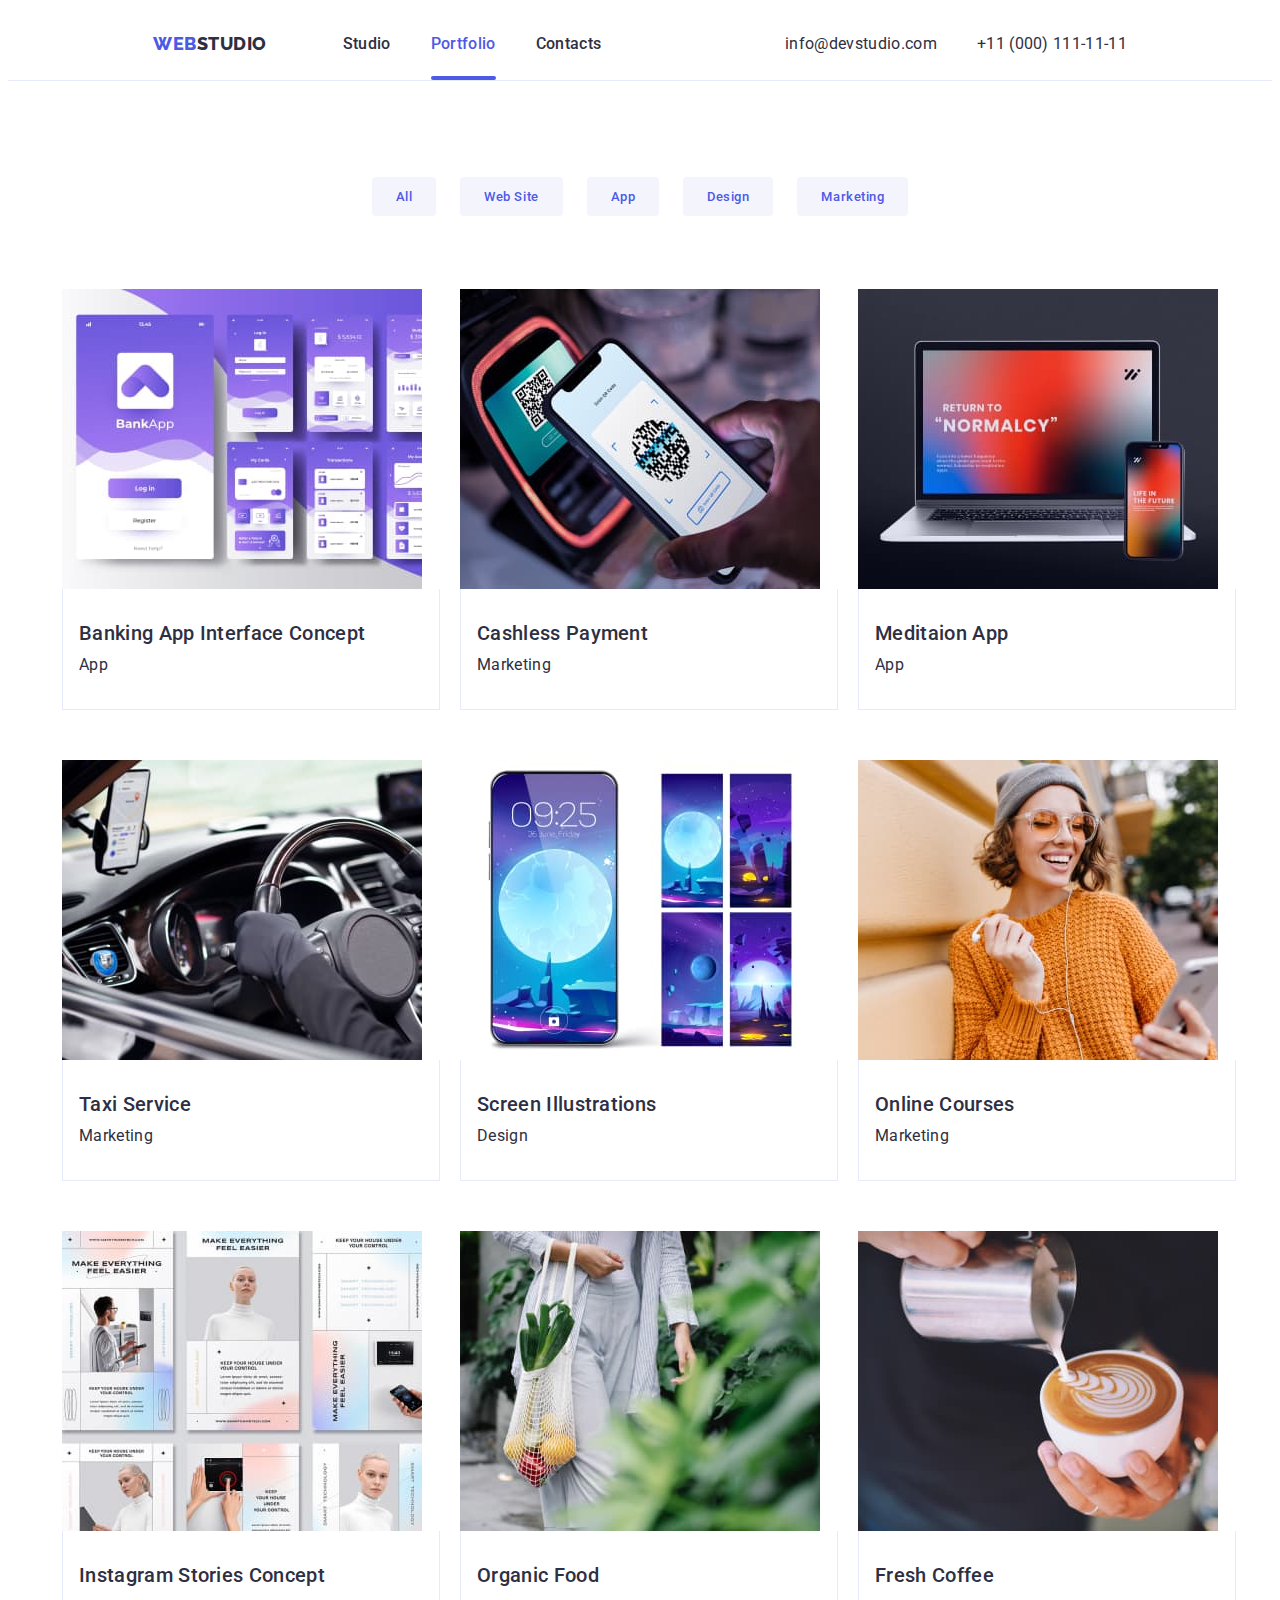
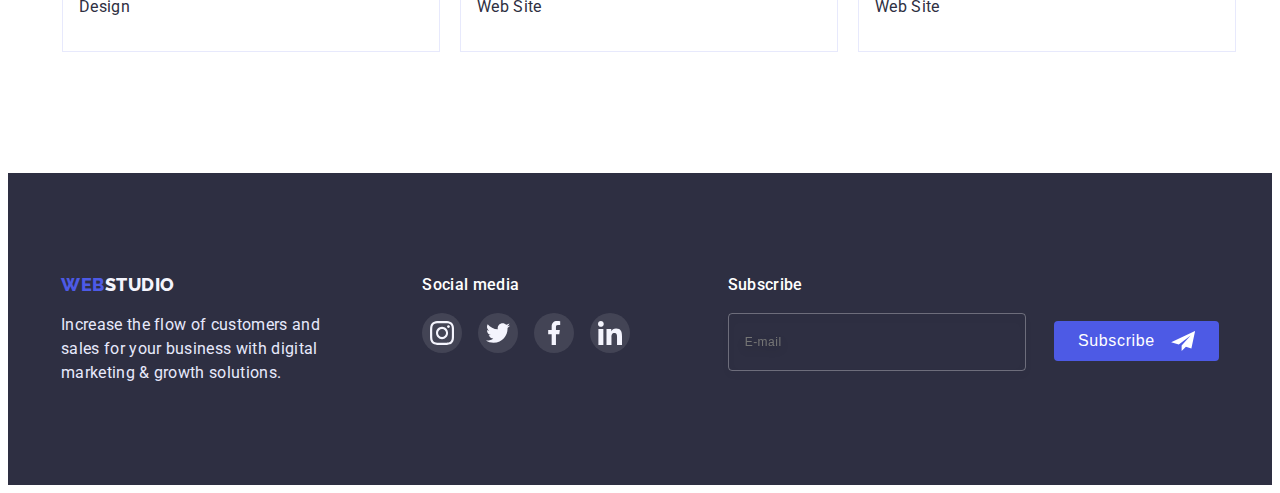
==== portfolio.html @ 756e2e02 "Initial commit" ====
<!DOCTYPE html>
<html lang="en">
  <head>
    <meta charset="UTF-8" />
    <meta http-equiv="X-UA-Compatible" content="IE=edge" />
    <meta name="viewport" content="width=device-width, initial-scale=1.0" />
    <title>Document</title>
    <link rel="preconnect" href="https://fonts.googleapis.com" />
    <link rel="preconnect" href="https://fonts.gstatic.com" crossorigin />
    <link rel="preconnect" href="https://fonts.googleapis.com" />
    <link rel="preconnect" href="https://fonts.gstatic.com" crossorigin />
    <link
      href="https://fonts.googleapis.com/css2?family=Raleway:wght@800&family=Roboto:wght@400;500;700;900&display=swap"
      rel="stylesheet"
    />
    <link
      rel="stylesheet"
      href="https://cdnjs.cloudflare.com/ajax/libs/modern-normalize/1.1.0/modern-normalize.min.css"
      integrity="sha512-wpPYUAdjBVSE4KJnH1VR1HeZfpl1ub8YT/NKx4PuQ5NmX2tKuGu6U/JRp5y+Y8XG2tV+wKQpNHVUX03MfMFn9Q=="
      crossorigin="anonymous"
      referrerpolicy="no-referrer"
    />
    <link
      rel="stylesheet"
      href="https://cdnjs.cloudflare.com/ajax/libs/animate.css/4.1.1/animate.min.css"
    />
    <link rel="stylesheet" href="./css/styles.css" />
  </head>
  <body>
    <header class="header section">
      <div class="container nav-main">
        <!--navigation in header-->
        <nav class="header-navigation nav">
          <a href="./index.html" class="logo"
            ><span class="logo-first-part">Web</span
            ><span class="logo-second-part-header">Studio</span></a
          >
          <ul class="header-site-navigation-list list">
            <li class="header-site-navigation-item">
              <a href="./index.html" class="header-site-navigation-link link"
                >Studio</a
              >
            </li>
            <li class="header-site-navigation-item">
              <a
                href="./portfolio.html"
                class="header-site-navigation-link current link"
                >Portfolio</a
              >
            </li>
            <li class="header-site-navigation-item">
              <a href="" class="header-site-navigation-link link">Contacts</a>
            </li>
          </ul>
        </nav>

        <address>
          <ul class="header-address-navigation-list list">
            <li class="header-address-navigation-item">
              <a
                href="mailto:info@devstudio.com"
                class="header-address-navigation-link link"
                >info@devstudio.com</a
              >
            </li>
            <li class="header-address-navigation-item">
              <a
                href="tel:+110001111111"
                class="header-address-navigation-link link"
                >+11 (000) 111-11-11</a
              >
            </li>
          </ul>
        </address>
      </div>
    </header>

    <!--Main part-->
    <main>
      <section class="portfolio section">
        <div class="container">
          <!--Временный заголовок-->
          <h1 class="hidden">Portfolio navigation</h1>

          <ul class="portfolio-navigation-list list">
            <li class="portfolio-navigation-item">
              <button type="button" class="portfolio-button">All</button>
            </li>
            <li class="portfolio-navigation-item">
              <button type="button" class="portfolio-button">Web Site</button>
            </li>
            <li class="portfolio-navigation-item">
              <button type="button" class="portfolio-button">App</button>
            </li>
            <li class="portfolio-navigation-item">
              <button type="button" class="portfolio-button">Design</button>
            </li>
            <li class="portfolio-navigation-item">
              <button type="button" class="portfolio-button">Marketing</button>
            </li>
          </ul>

          <ul class="portfolio-list list">
            <li class="portfolio-item">
              <a href="" class="portfolio-item-link link">
                <div class="portfolio-item-div">
                  <img
                    src="./images/portfolio/proj1.jpg"
                    alt="Banking App Interface Concept"
                    width="360"
                    height="300"
                    class="portfolio-item-photo"
                  />
                  <div class="portfolio-item-animation">
                    <p class="portfolio-item-animation-text">
                      14 Stylish and User-Friendly App Design Concepts · Task
                      Manager App · Calorie Tracker App · Exotic Fruit Ecommerce
                      App · Cloud Storage App
                    </p>
                  </div>
                </div>
                <div class="portfolio-item-text">
                  <h2 class="portfolio-item-title caption">
                    Banking App Interface Concept
                  </h2>
                  <p class="portfolio-item-area">App</p>
                </div>
              </a>
            </li>
            <li class="portfolio-item">
              <a href="" class="portfolio-item-link link">
                <div class="portfolio-item-div">
                  <img
                    src="./images/portfolio/proj2.jpg"
                    alt="Cashless Payment"
                    width="360"
                    height="300"
                    class="portfolio-item-photo"
                  />
                  <div class="portfolio-item-animation">
                    <p class="portfolio-item-animation-text">
                      14 Stylish and User-Friendly App Design Concepts · Task
                      Manager App · Calorie Tracker App · Exotic Fruit Ecommerce
                      App · Cloud Storage App
                    </p>
                  </div>
                </div>
                <div class="portfolio-item-text">
                  <h2 class="portfolio-item-title caption">Cashless Payment</h2>
                  <p class="portfolio-item-area">Marketing</p>
                </div>
              </a>
            </li>
            <li class="portfolio-item">
              <a href="" class="portfolio-item-link link">
                <div class="portfolio-item-div">
                  <img
                    src="./images/portfolio/proj3.jpg"
                    alt="Meditaion App"
                    width="360"
                    height="300"
                    class="portfolio-item-photo"
                  />
                  <div class="portfolio-item-animation">
                    <p class="portfolio-item-animation-text">
                      14 Stylish and User-Friendly App Design Concepts · Task
                      Manager App · Calorie Tracker App · Exotic Fruit Ecommerce
                      App · Cloud Storage App
                    </p>
                  </div>
                </div>
                <div class="portfolio-item-text">
                  <h2 class="portfolio-item-title caption">Meditaion App</h2>
                  <p class="portfolio-item-area">App</p>
                </div>
              </a>
            </li>
            <li class="portfolio-item">
              <a href="" class="portfolio-item-link link">
                <div class="portfolio-item-div">
                  <img
                    src="./images/portfolio/proj4.jpg"
                    alt="Taxi Service"
                    width="360"
                    height="300"
                    class="portfolio-item-photo"
                  />
                  <div class="portfolio-item-animation">
                    <p class="portfolio-item-animation-text">
                      14 Stylish and User-Friendly App Design Concepts · Task
                      Manager App · Calorie Tracker App · Exotic Fruit Ecommerce
                      App · Cloud Storage App
                    </p>
                  </div>
                </div>
                <div class="portfolio-item-text">
                  <h2 class="portfolio-item-title caption">Taxi Service</h2>
                  <p class="portfolio-item-area">Marketing</p>
                </div>
              </a>
            </li>
            <li class="portfolio-item">
              <a href="" class="portfolio-item-link link">
                <div class="portfolio-item-div">
                  <img
                    src="./images/portfolio/proj5.jpg"
                    alt="Screen Illustrations"
                    width="360"
                    height="300"
                    class="portfolio-item-photo"
                  />
                  <div class="portfolio-item-animation">
                    <p class="portfolio-item-animation-text">
                      14 Stylish and User-Friendly App Design Concepts · Task
                      Manager App · Calorie Tracker App · Exotic Fruit Ecommerce
                      App · Cloud Storage App
                    </p>
                  </div>
                </div>
                <div class="portfolio-item-text">
                  <h2 class="portfolio-item-title caption">
                    Screen Illustrations
                  </h2>
                  <p class="portfolio-item-area">Design</p>
                </div>
              </a>
            </li>
            <li class="portfolio-item">
              <a href="" class="portfolio-item-link link">
                <div class="portfolio-item-div">
                  <img
                    src="./images/portfolio/proj6.jpg"
                    alt="Online Courses"
                    width="360"
                    height="300"
                    class="portfolio-item-photo"
                  />
                  <div class="portfolio-item-animation">
                    <p class="portfolio-item-animation-text">
                      14 Stylish and User-Friendly App Design Concepts · Task
                      Manager App · Calorie Tracker App · Exotic Fruit Ecommerce
                      App · Cloud Storage App
                    </p>
                  </div>
                </div>
                <div class="portfolio-item-text">
                  <h2 class="portfolio-item-title caption">Online Courses</h2>
                  <p class="portfolio-item-area">Marketing</p>
                </div>
              </a>
            </li>
            <li class="portfolio-item">
              <a href="" class="portfolio-item-link link">
                <div class="portfolio-item-div">
                  <img
                    src="./images/portfolio/proj7.jpg"
                    alt="Instagram Stories Concept"
                    width="360"
                    height="300"
                    class="portfolio-item-photo"
                  />
                  <div class="portfolio-item-animation">
                    <p class="portfolio-item-animation-text">
                      14 Stylish and User-Friendly App Design Concepts · Task
                      Manager App · Calorie Tracker App · Exotic Fruit Ecommerce
                      App · Cloud Storage App
                    </p>
                  </div>
                </div>
                <div class="portfolio-item-text">
                  <h2 class="portfolio-item-title caption">
                    Instagram Stories Concept
                  </h2>
                  <p class="portfolio-item-area">Design</p>
                </div>
              </a>
            </li>
            <li class="portfolio-item">
              <a href="" class="portfolio-item-link link">
                <div class="portfolio-item-div">
                  <img
                    src="./images/portfolio/proj8.jpg"
                    alt="Organic Food"
                    width="360"
                    height="300"
                    class="portfolio-item-photo"
                  />
                  <div class="portfolio-item-animation">
                    <p class="portfolio-item-animation-text">
                      14 Stylish and User-Friendly App Design Concepts · Task
                      Manager App · Calorie Tracker App · Exotic Fruit Ecommerce
                      App · Cloud Storage App
                    </p>
                  </div>
                </div>
                <div class="portfolio-item-text">
                  <h2 class="portfolio-item-title caption">Organic Food</h2>
                  <p class="portfolio-item-area">Web Site</p>
                </div>
              </a>
            </li>
            <li class="portfolio-item">
              <a href="" class="portfolio-item-link link">
                <div class="portfolio-item-div">
                  <img
                    src="./images/portfolio/proj9.jpg"
                    alt="Fresh Coffee"
                    width="360"
                    height="300"
                    class="portfolio-item-photo"
                  />
                  <div class="portfolio-item-animation">
                    <p class="portfolio-item-animation-text">
                      14 Stylish and User-Friendly App Design Concepts · Task
                      Manager App · Calorie Tracker App · Exotic Fruit Ecommerce
                      App · Cloud Storage App
                    </p>
                  </div>
                </div>
                <div class="portfolio-item-text">
                  <h2 class="portfolio-item-title caption">Fresh Coffee</h2>
                  <p class="portfolio-item-area">Web Site</p>
                </div>
              </a>
            </li>
          </ul>
        </div>
      </section>
    </main>

    <footer class="footer section">
      <div class="container footer-cont">
        <div class="footer-container">
          <a href="./index.html" class="logo logo-footer"
            ><span class="logo-first-part">Web</span
            ><span class="logo-second-part-footer">Studio</span></a
          >
          <p class="footer-text">
            Increase the flow of customers and sales for your business with
            digital marketing & growth solutions.
          </p>
        </div>
        <div class="footer-media">
          <h3 class="footer-media-title">Social media</h3>
          <ul class="footer-list list">
            <li class="footer-item instagram">
              <a
                href=""
                class="footer-link link"
                target="_blank"
                rel="noopener noreferrer"
              >
                <svg class="footer-icon" width="24" height="24">
                  <use href="./images/icons.svg#icon-instagram"></use>
                </svg>
              </a>
            </li>
            <li class="footer-item twitter">
              <a
                href=""
                class="footer-link link"
                target="_blank"
                rel="noopener noreferrer"
                ><svg class="footer-icon" width="24" height="24">
                  <use href="./images/icons.svg#icon-twitter"></use></svg
              ></a>
            </li>
            <li class="footer-item facebook">
              <a
                href=""
                class="footer-link link"
                target="_blank"
                rel="noopener noreferrer"
                ><svg class="footer-icon" width="24" height="24">
                  <use href="./images/icons.svg#icon-facebook"></use></svg
              ></a>
            </li>
            <li class="footer-item linkedin">
              <a
                href=""
                class="footer-link link"
                target="_blank"
                rel="noopener noreferrer"
                ><svg class="footer-icon" width="24" height="24">
                  <use href="./images/icons.svg#icon-linkedin"></use></svg
              ></a>
            </li>
          </ul>
        </div>
        <div class="footer-form">
          <h3 class="footer-media-title">Subscribe</h3>
          <form class="" action="">
            <input
              type="email"
              name="footer-email"
              id="footer-email"
              class="footer-input"
              placeholder="E-mail"
            />
            <button type="button" class="form-button">
              <span class="form-button-area">
                <span class="button-area-text">Subscribe</span>
                <svg class="icon-send" width="24" height="20">
                  <use href="./images/icons.svg#icon-send"></use>
                </svg>
              </span>
            </button>
          </form>
        </div>
      </div>
    </footer>
  </body>
</html>
---- css/styles.css ----
/*html{
    box-sizing: border-box;
}

*,
*::before,
*::after{
    box-sizing:inherit;
}*/


:root{
    --primary-text-color:#434455;
    --title-text-color: #2E2F42;
    --accent-color: #4D5AE5;
    --portfolio-button-bg-color:#F4F4FD;
    --portfolio-button-bg-accent-color:#404BBF;
    --main-bg-color:#ffffff;
    --footer-text-portfolio-button-border: #E7E9FC;
    --footer-green:#31D0AA;
    --main-icon-color: #8E8F99;
    --function-for-hover: cubic-bezier(0.4, 0, 0.2, 1);

}

body{
    background-color:var(--main-bg-color);
    color: var(--primary-text-color);
    font-family: 'Roboto', sans-serif;
    font-weight: 400;
    font-size: 16px;
    line-height: 1.5;
    letter-spacing: 0.02em;
   /*padding-top:72px*/
}
 
p,
h1,
h2,
h3,
h4,
h5,
h6 {
    margin: 0;
}

ul{
    margin: 0;
    padding: 0;
}
img{
    display: block;
    margin: 0;
    padding: 0;
    max-width: 100%;
    height: auto;
}

.container{
    width: 1158px;
    /*1128+15*2*/
    padding-left: 15px;
    padding-right: 15px;
    margin: 0 auto;

   /* outline: 1px solid tomato;*/
}
.section{
    padding-top: 120px;
    padding-bottom: 120px;
}
.list{
    list-style: none;
    padding: 0;
}

.logo {
    display: block;
    padding: 24px 0;
    margin-right: 76px;
    font-family: 'Raleway', sans-serif;
    font-weight: 800;
    font-size: 18px;
    line-height: 1.33;
    text-transform: uppercase;
    letter-spacing: 0.03em;

    transition: color 250ms var(--function-for-hover);
}
.logo-first-part{
    color: var(--accent-color);  
}
.logo-second-part-header{
    color: var(--title-text-color);
}
.logo-second-part-footer{
    color: var(--portfolio-button-bg-color);
}

.caption,
.link{
    color:var(--title-text-color)

}

.header-site-navigation-link:hover,
.header-address-navigation-link:hover,
.logo:hover,
.header-site-navigation-link:focus,
.header-address-navigation-link:focus,
.logo:focus
{
    color: var(--accent-color);
}


        /*настройки кнопок*/
.button{
    min-width: 169px;
    height: 56px;
    display: inline-block;
    border-radius: 4px;
    border: 1px solid var(--accent-color);
    box-shadow: 0px 4px 4px rgba(0, 0, 0, 0.15);
    /*padding: 16px 32px;*/

    background-color: var(--accent-color);
    color: var(--main-bg-color);
    font-family: inherit;
    font-weight: 500;
    align-items: center;
    letter-spacing: 0.04em;
    cursor: pointer;

    transition-property: background-color;
    transition-duration: 250ms;
    transition-timing-function: var(--function-for-hover);
}

.button:hover,
.button:focus {
    background-color: var(--portfolio-button-bg-accent-color);
}

.current {
    color: var(--accent-color);
    position: relative;
}
.current::after{
    content: "";
    display:inline-block;
    position: absolute;
    bottom: 0;
    left: 0;
    width: 100%;
    height: 4px;
    background-color: var(--accent-color);
    border-radius: 2px;
}

.link,
.button,
.logo,
.portfolio-button {
    text-decoration: none;
}


        /*header*/
.header{
    /*position: fixed;
    top: 0;
    left: 0;*/
    width: 100%;
    min-height: 72px;
    padding-top: 0;
    padding-bottom: 0;
    border-bottom: 1px solid var(--footer-text-portfolio-button-border);
}               
.nav-main{
    display: flex;
    justify-content: space-around;
}
.nav{
    display: flex;
}
.header-site-navigation-list{
    display: flex;
}
.header-site-navigation-item {
    font-weight: 500;
}
.header-site-navigation-item:not(:last-child){
    margin-right: 40px;
}
.header-site-navigation-link{
    display: block;
    padding: 24px 0;

    transition: color 250ms var(--function-for-hover);
}

.header-address-navigation-list{
    display: flex;
}
.header-address-navigation-item:not(:last-child) {
    margin-right: 40px;
}
.header-address-navigation-item {
    font-style: normal;
}
.header-address-navigation-link{
    display: block;
    padding: 24px 0;
    
    transition: color 250ms var(--function-for-hover);
}

        /*hero*/
.hero{
    max-width: 1440px;
    height: 600px;
    margin: 0 auto;
    background-image: linear-gradient(rgba(46, 47, 66, 0.7), rgba(46, 47, 66, 0.7)),
        url(../images/hero-img.jpg);
    background-repeat: no-repeat;
    background-position: center;
    background-size: cover;
    padding-top: 188px;
    padding-bottom: 188px;
    background-color: var(--title-text-color);
    text-align: center;    
}

.hero-title{
    max-width: 494px;
    width: 100%;
    height: auto;
    margin-left: auto;
    margin-right: auto;
    margin-bottom: 48px;
    color: var(--main-bg-color);
    font-size: 56px;
    line-height: 1.07;
}


        /*skills*/
.skills-list{
    display: flex;
}
.skills-item:not(:last-child){
    margin-right: 24px;
}
.skills-item-title{
    margin-bottom: 8px;
    font-weight: 500;
    font-size: 20px;
    line-height: 1.2;
}
.skills-item{
    display: block;
}
.skills-icon{
    display: flex;
    height: 112px;
    background-color: var(--portfolio-button-bg-color);
    border-radius: 4px;
    justify-content: center;
    align-items: center;
    margin-bottom: 8px;
}
.skills-icon-symbol{
    width: 64px;
    height: 64px;
}



        /*examples*/
.examples{
    padding-top: 0;
}
.examples-list{
    display: flex;
}
.examples-item:not(:last-child) {
    margin-right: 24px;
}
.examples-title{
    margin-bottom: 72px;
    font-size: 36px;
    line-height: 1.11;
    text-align: center;
    text-transform: capitalize;
}


        /*team*/
.team {
    background-color: var(--portfolio-button-bg-color);
}
.team-title{
    margin-bottom: 72px;
    font-size: 36px;
    line-height: 1.11;
    text-align: center;
    text-transform: capitalize;
}
.team-list{
    display: flex;
    
}
.team-item{
    width: calc((100%-72px)/4);
    margin-right: 24px;
    display: flex;
    flex-direction: column;
    justify-content: center;
    align-items: center;    
    background-color: var(--main-bg-color);
    box-shadow: 0px 1px 6px rgba(46, 47, 66, 0.08), 0px 1px 1px rgba(46, 47, 66, 0.16), 0px 2px 1px rgba(46, 47, 66, 0.08);
    border-radius: 0px 0px 4px 4px;
}
.team-item:nth-last-child(1) {
    margin-right: 0;
}

.team-name{
    display: flex;
    flex-direction: column;
    justify-content: center;
    align-items: center;
    width: 100%;
    padding: 32px 16px;
}

.team-item-name,
.team-item-speciality{
    margin-bottom: 8px;
}

.team-icon-list{
    display: flex;
    gap: 24px;
}
.team-icon{
    width: 40px;
    height: 40px;
    background-color: var(--accent-color);
    border-radius: 50%;

    transition: background-color 250ms var(--function-for-hover);
}
.team-icon-link{
    display: flex;
    width: 100%;
    height: 100%;
    padding: 0;
    border: none;
    justify-content: center;
    align-items: center;
}

.team-icon:hover,
.team-icon:focus{
    background-color: var(--portfolio-button-bg-accent-color);
    cursor: pointer;
}



        /*customers*/
.customers{
    padding-top: 130px;
}
.customers-title{
    margin-bottom: 72px;
    font-weight: 700;
    font-size: 36px;
    line-height: 1.11;
    text-align: center;
    text-transform: capitalize;    
    color: var(--title-text-color);
}
.customers-list {
    display: flex;
    gap: 24px;
}
.customers-item {
    width: calc((100%-120px)/6);
    height: 88px;
}
.customers-link{
    display:flex;
    width: 100%;
    height: 100%;
    padding: 0;
    justify-content: center;
    align-items: center;
    border: 1px solid var(--main-icon-color);
    border-radius: 5%;
    color: var(--main-icon-color);

    transition: background-color 250ms var(--function-for-hover),
            color 250ms var(--function-for-hover);
}
.customers-link:hover,
.customers-link:focus{
    border-color: var(--portfolio-button-bg-accent-color);
    color: var(--portfolio-button-bg-accent-color);
}
.customers-icon {
    fill: currentColor;
}


        /*footer*/
.footer {
    padding-top: 100px;
    padding-bottom: 100px;
    background-color: var(--title-text-color);
}
.logo-footer{
    padding-top: 0;
    padding-bottom: 0;
}
.footer-text{
    margin-top: 16px;
    color: var(--footer-text-portfolio-button-border);
}
.footer-cont{
    display: flex;
    justify-content: space-between;
}
.footer-container{
    padding: 0;
    margin: 0;
    width: 264px;
}
.footer-media-title{
    font-weight: 500;
    font-size: 16px;
    line-height: 1.5;
    letter-spacing: 0.02em;
    color: var(--main-bg-color);
    margin-bottom: 16px;
}
.footer-list{
    display: flex;
    gap: 16px;
}
.footer-item{
    display: inline-block;
    width: 40px;
    height: 40px;
    background-color: rgba(255, 255, 255, 0.1);;
    border-radius: 50%;
    background-repeat: no-repeat;
    background-size:24px;
    background-position: center;

    transition-property: background-color;
    transition-duration: 250ms;
    transition-timing-function: var(--function-for-hover);
}
.footer-link {
    display: flex;
    width: 100%;
    height: 100%;
    padding: 0;
    border: none;
    justify-content: center;
    align-items: center;
}

.footer-item:hover,
.footer-item:focus {
    background-color:var(--footer-green);
    cursor: pointer;
}
.footer-input {
    display: inline-block;
    width: 264px;
    height: 40px;
    padding: 8px 16px;
    font-size: 12px;
    line-height: 2;
    letter-spacing: 0.04em;
    color: rgba(255, 255, 255, 0.6);
    border: 1px solid rgba(255, 255, 255, 0.3);
    filter:drop-shadow(0px 4px 4px rgba(0, 0, 0, 0.15));
    border-radius: 4px;
    background-color: transparent;
    margin-right: 24px;
    outline: transparent;
    transition: border-color 250ms var(--function-for-hover);
}
.footer-input:focus {
     border-color: var(--accent-color);
 }

.form-button {
    display: inline-block;
    width: 165px;
    height: 40px;
    padding: 8px 24px;
    background:var(--accent-color);
    border-radius: 4px;
    border: none;
    cursor: pointer;
    transition: background-color 250ms var(--function-for-hover);
}
.form-button:hover,
.form-button:focus{
    background-color: var(--portfolio-button-bg-accent-color);
}
.form-button-area {
    display: flex;
    justify-content: space-between;
    align-items: center;
}
.button-area-text {
    color: var(--main-bg-color);
    font-weight: 500;
    font-size: 16px;
    line-height: 1.5;
    letter-spacing: 0.04em;
}


        /*portfolio*/
.portfolio {
    padding-top: 96px;
}
.portfolio-navigation-list {
    display: flex;
    justify-content: center;
    margin-bottom: 72px;
}
.portfolio-navigation-item:not(:last-child) {
    margin-right: 24px;
}
.portfolio-button {
    display: inline-block;
    border-radius: 4px;
    padding: 12px 24px;
    border: 1px solid var(--footer-text);
    background-color: var(--portfolio-button-bg-color);
    color: var(--accent-color);
    font-family: inherit;
    font-weight: 500;
    display: flex;
    align-items: center;
    text-align: center;
    letter-spacing: 0.04em;
    cursor: pointer;

    transition: background-color 250ms var(--function-for-hover), 
        color 250ms var(--function-for-hover),
        box-shadow 250ms var(--function-for-hover);
}
.portfolio-button:hover,
.portfolio-button:focus {
    background-color: var(--portfolio-button-bg-accent-color);
    color: var(--main-bg-color);
    box-shadow: 0px 4px 4px rgba(0, 0, 0, 0.15);
}

.portfolio-list{
    display: flex;
    flex-wrap: wrap;
    row-gap: 48px;
    /*column-gap: 21px;*/
}
.portfolio-item{
    flex-basis: calc((100%-(2*24px))/3);
    /*width: 360px;*/
    margin-right: auto;
    display: flex;
    flex-direction: column;
    background: var(--main-bg-color);
}

.portfolio-item:nth-child(3n){
    margin-right: 0;
}
.portfolio-item-link {
    display: block;
    border: 0.5px solid transparent;
    box-shadow: 0px 1px 6px transparent,
            0px 1px 1px transparent,
            0px 2px 1px transparent;
    transition: border 250ms var(--function-for-hover),
            box-shadow 250ms var(--function-for-hover);
}
.portfolio-item-link:hover {
    border: 0.5px solid var(--portfolio-button-bg-color);
    box-shadow: 0px 1px 6px rgba(46, 47, 66, 0.08),
        0px 1px 1px rgba(46, 47, 66, 0.16),
        0px 2px 1px rgba(46, 47, 66, 0.08);
}
.portfolio-item-div{
    position: relative;
    overflow: hidden; /*все, что не входит в зону блока скрывается визуально*/
}
.portfolio-item-animation{
    position: absolute;
    left: 0;
    top: 100%;
    width: 100%;
    height: 100%;
    padding: 40px 32px;

    transition: background-color 250ms var(--function-for-hover),
            color 250ms var(--function-for-hover),
            transform 250ms var(--function-for-hover);
}

.portfolio-item-animation-text{
    color: var(--portfolio-button-bg-color);
}
.portfolio-item-link:hover .portfolio-item-animation{
    background-color: var(--accent-color);
    color: var(--portfolio-button-bg-color);
    transform: translateY(-100%); /*двигаемся по оси у вверх*/
}
.portfolio-item-text{ 
    display: flex;  
    flex-direction: column;
    width: 100%;
    padding: 32px 0 32px 16px;
    background-color: var(--main-bg-color);
    border-right: 1px solid var(--footer-text-portfolio-button-border);
    border-left: 1px solid var(--footer-text-portfolio-button-border);
    border-bottom: 1px solid var(--footer-text-portfolio-button-border);
    z-index: 2;
}
.portfolio-item-title {
    margin-bottom: 8px;
    font-weight: 500;
    font-size: 20px;
    line-height: 1.2;
}

.hidden {
    position: absolute;
    width: 1px;
    height: 1px;
    margin: -1px;
    border: 0;
    padding: 0;
    white-space: nowrap;
    clip-path: inset(100%);
    clip: rect(0 0 0 0);
    overflow: hidden;
}

.backdrop{
    position: fixed;
    top: 0;
    left: 0;
    width: 100%;
    height: 100%;
    background-color: rgba(46, 47, 66, 0.4);
    opacity: 1;
    transition: opacity 250ms var(--function-for-hover),
    visibility 250ms var(--function-for-hover);
}
.backdrop.is-hidden{
    visibility:hidden;
    opacity: 0;
    pointer-events: none;
}
.backdrop.is-hidden .modal{
    transform: translate(-50%, -50%) scale(0.1);
}
.modal{
    position: absolute;
    top: 50%;
    left: 50%;
    width: 408px;
    background:#FCFCFC;
    box-shadow: 0px 1px 1px rgba(0, 0, 0, 0.14), 0px 1px 3px rgba(0, 0, 0, 0.12), 0px 2px 1px rgba(0, 0, 0, 0.2);
    border-radius: 4px;
    padding: 0 24px;
    transform: translate(-50%, -50%) scale(1);
    transition: transform 250ms var(--function-for-hover);
}
.modal-close{
    position: absolute;
    top:24px;
    right: 24px;
    display: flex;
    width: 24px;
    height: 24px;
    background-color: var(--footer-text-portfolio-button-border);
    border: 1px solid rgba(0, 0, 0, 0.1);
    border-radius: 50%;
    justify-content: center;
    align-items: center;
    transition: fill 250ms var(--function-for-hover), 
    background-color 250ms var(--function-for-hover),
    border 250ms var(--function-for-hover);
}
.modal-close:hover,
.modal-close:focus {
    border: none;
    fill: var(--main-bg-color);
    background-color:var(--portfolio-button-bg-accent-color);
}
.modal-title {
    color: var(--title-text-color);
    font-weight: 500;
    font-size: 16px;
    line-height: 1.5;
    text-align: center;
    letter-spacing: 0.02em;
    margin-top: 72px;
    margin-bottom: 12px;
}
.modal-label {
    display:inline-block;
    margin-bottom:0;
    padding: 0;    
    font-size: 12px;
    line-height: 1.16;
        letter-spacing: 0.04em;
        color: #8E8F99;
}
.label-text {
    font-size: 12px;
    line-height: 1.16;
    letter-spacing: 0.04em;
    color: #8E8F99;
}
.form-div{
    margin-bottom: 0;
}
.form-div-feedback {
    margin-bottom: 12px;;
}
.modal-input {
    width: 100%;
    height: 40px;
    border: 1px solid rgba(33, 33, 33, 0.2);
    border-radius: 4px;
    background-color: transparent;
    font-weight: 400;
    font-size: 12px;
    line-height: 1.33;
    letter-spacing: 0.04em;
    padding: 8px 16px 8px 38px;
    outline: transparent;
    transition: border-color 250ms var(--function-for-hover);
}

.modal-input::placeholder {
    color: rgba(117, 117, 117, 0.5);
}

.modal-input:focus {
    border-color: var(--accent-color);
}

.modal-input:focus+.modal-icon {
    fill: var(--accent-color);
}

.input-field {
    position: relative;
}

.modal-icon {
    position: absolute;
    left: 16px;
    top: 50%;
    transform: translateY(-50%);
    transition: fill 250ms var(--function-for-hover);
}

.feedback {
    height: 120px;
    padding-left: 16px;
    resize: none;
    /*чтобы пользователь не изменял размер окна*/
}

.checkbox-label {
    display: flex;
    justify-content:flex-start;
    gap: 8px;
    padding: 0;
    margin-bottom: 24px;
}

.checkbox-icon {
    display: flex;
    align-items: center;
    justify-content: center;
    width: 16px;
    height: 16px;
    padding: 4px 3px;
    background-color: transparent;
    border: 1.25px solid var(--title-text-color);
    border-radius: 2px;
    fill:transparent;
    transition: background-color 250ms var(--function-for-hover),
    fill 250ms var(--function-for-hover),
    border 250ms var(--function-for-hover);
}

.checkbox:checked + .checkbox-label .checkbox-icon{
    background-color:var(--portfolio-button-bg-accent-color);
    fill: var(--portfolio-button-bg-color);
    border: none;
}
.checkbox-text {
    font-size: 12px;
    line-height: 1.33;
    letter-spacing: 0.01em;
    color: #757575;
}
.checkbox-link {
    color:var(--accent-color);
}

.modal-button {
    min-width: 169px;
    height: 56px;
    background-color: var(--accent-color);
    box-shadow: 0px 4px 4px rgba(0, 0, 0, 0.15);
    border-color: transparent;
    border-radius: 4px;
    padding: 16px 32px;
    text-align: center;
    display: block;
    margin: 0 auto 24px auto;
    transition: background-color 250ms var(--function-for-hover);
}
.modal-button:hover,
.modal-button:focus{
    background-color:var(--portfolio-button-bg-accent-color);
}
.modal-button-title {
    font-weight: 500;
    font-size: 16px;
    line-height: 1.5;
    text-align: center;
    letter-spacing: 0.01em;
    color: var(--main-bg-color);
}
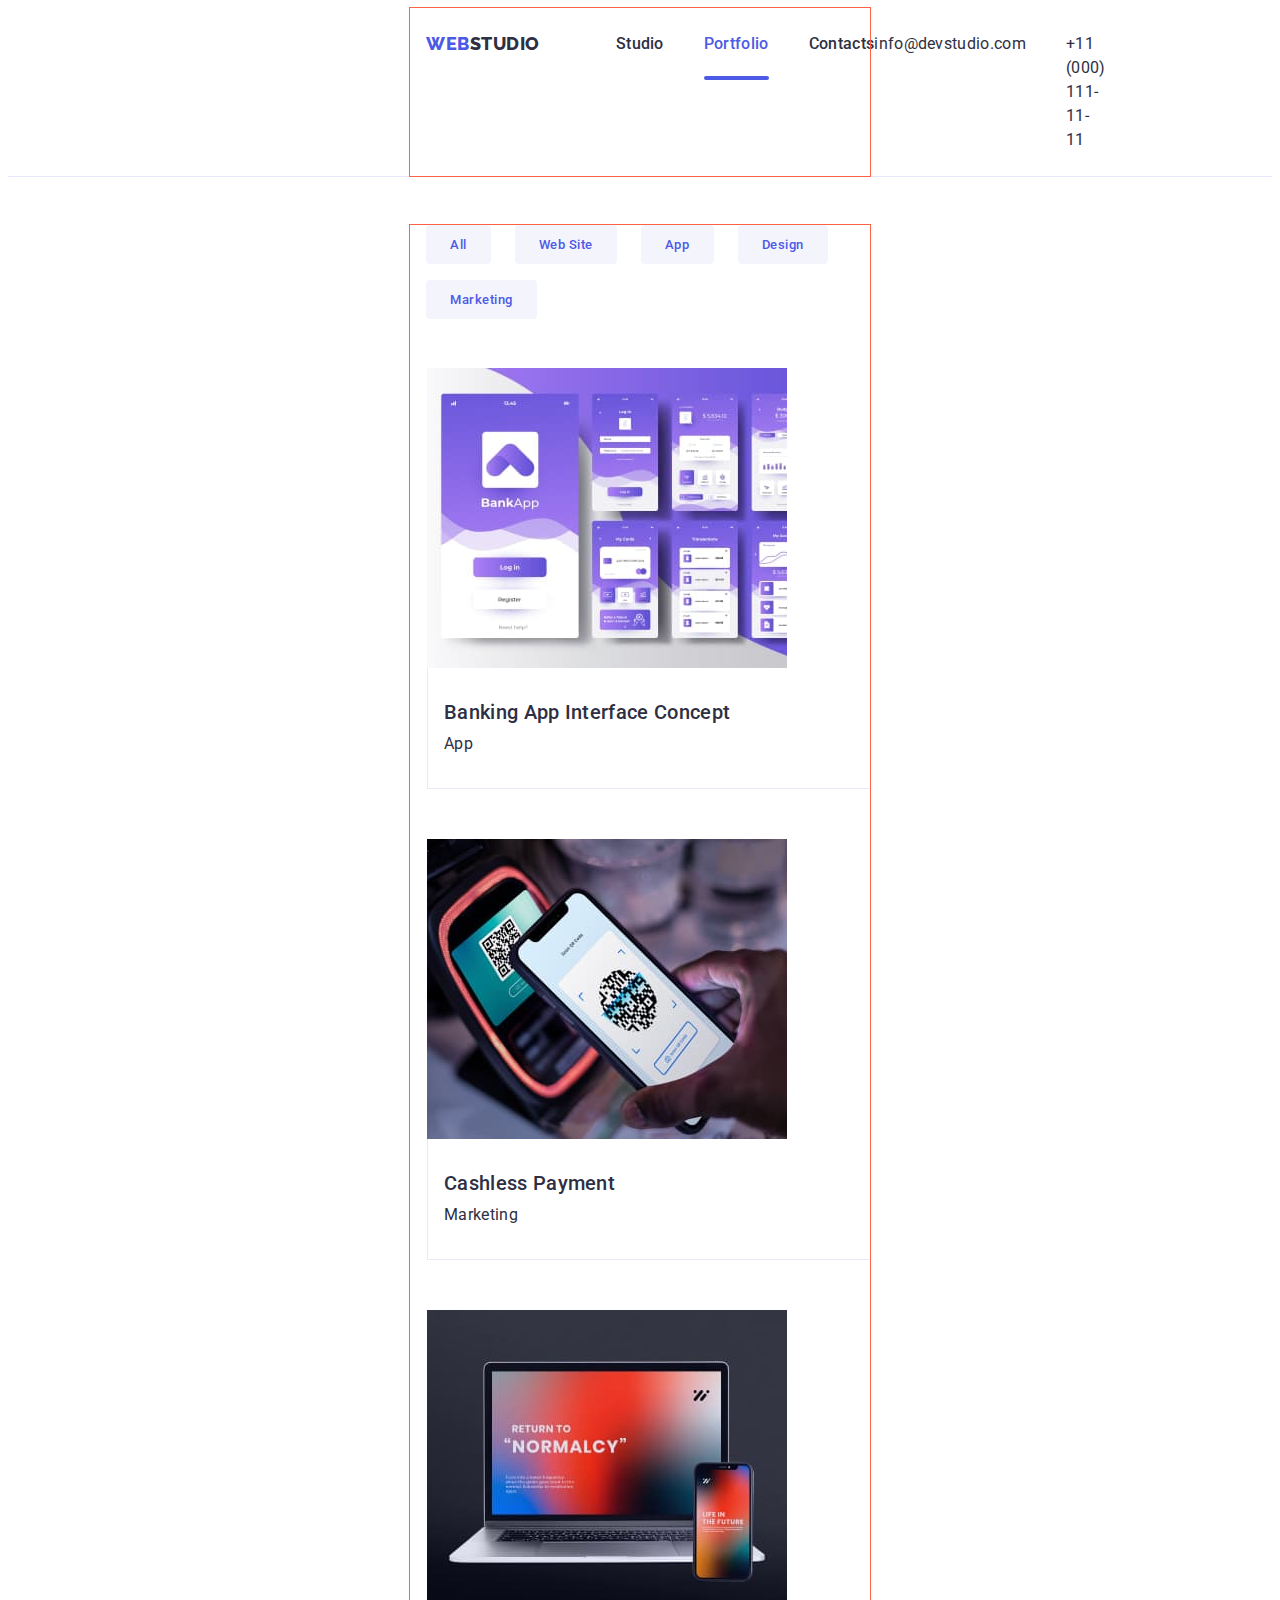
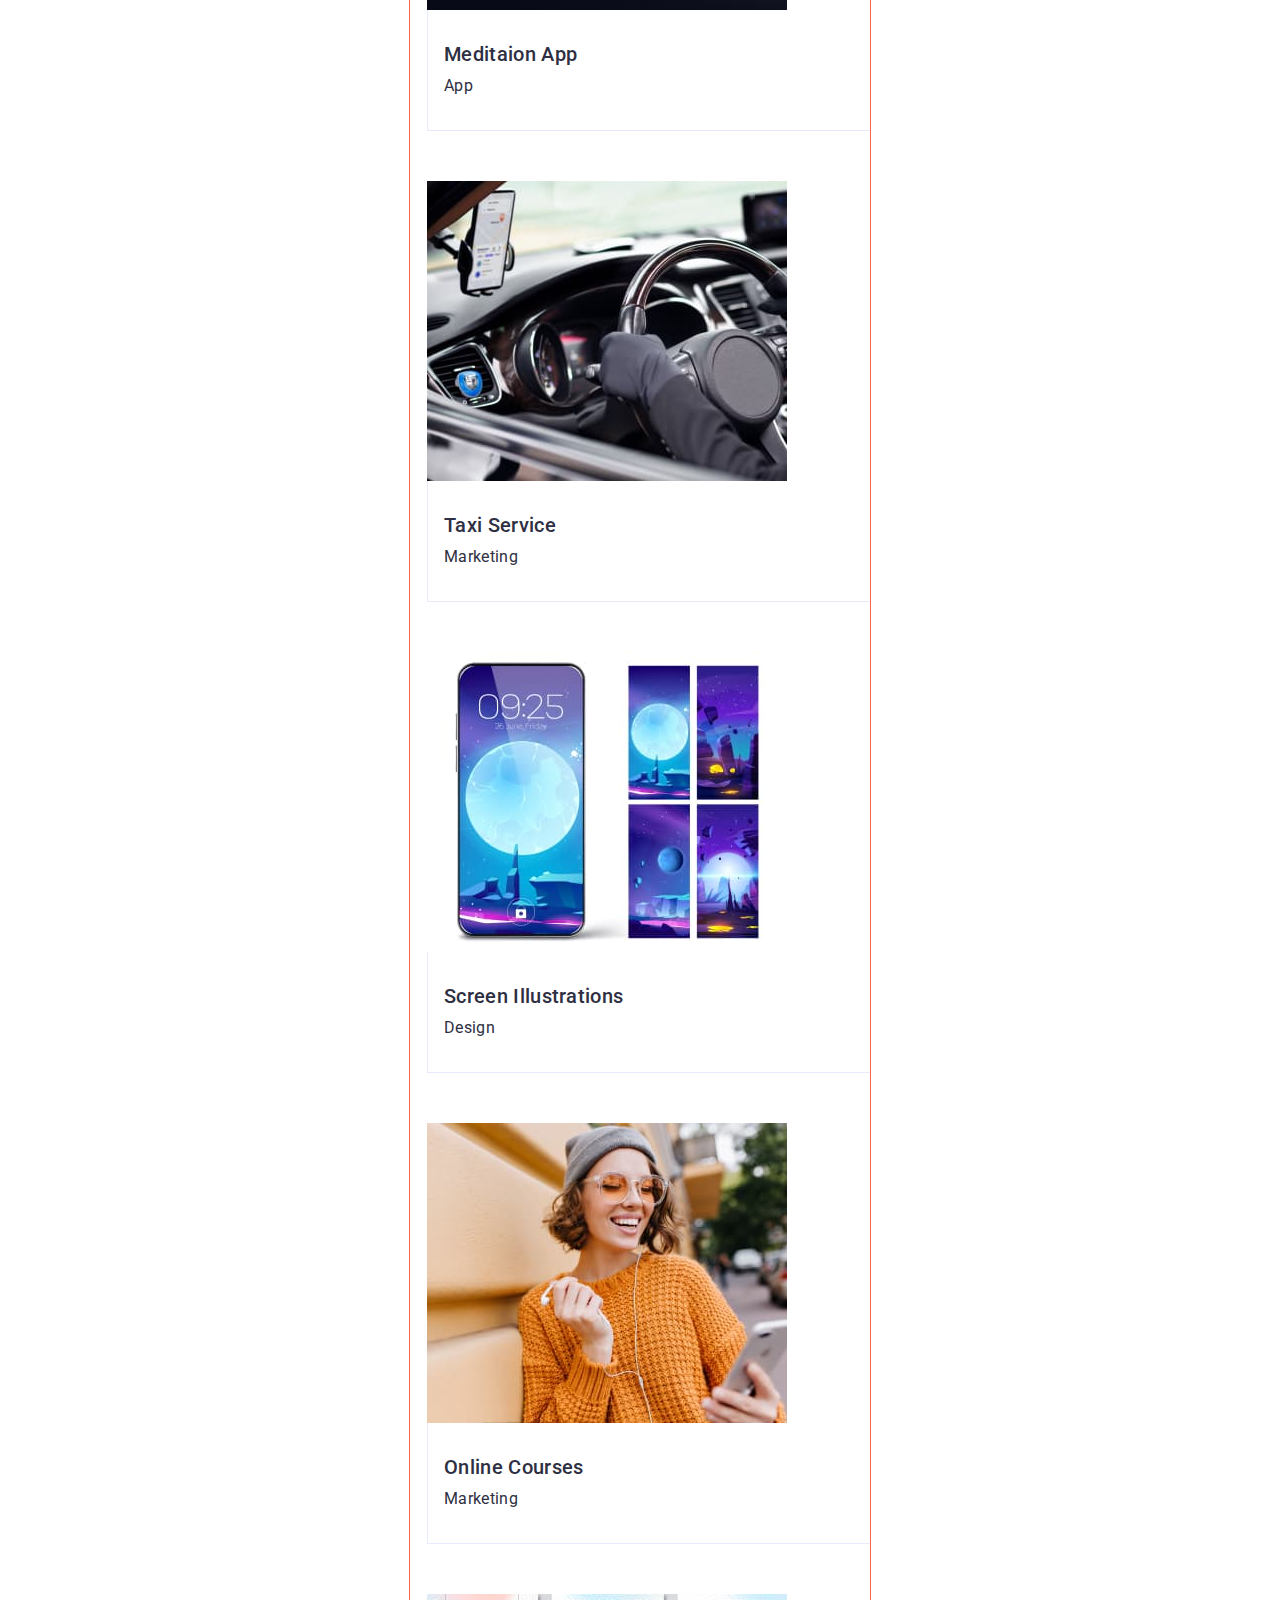
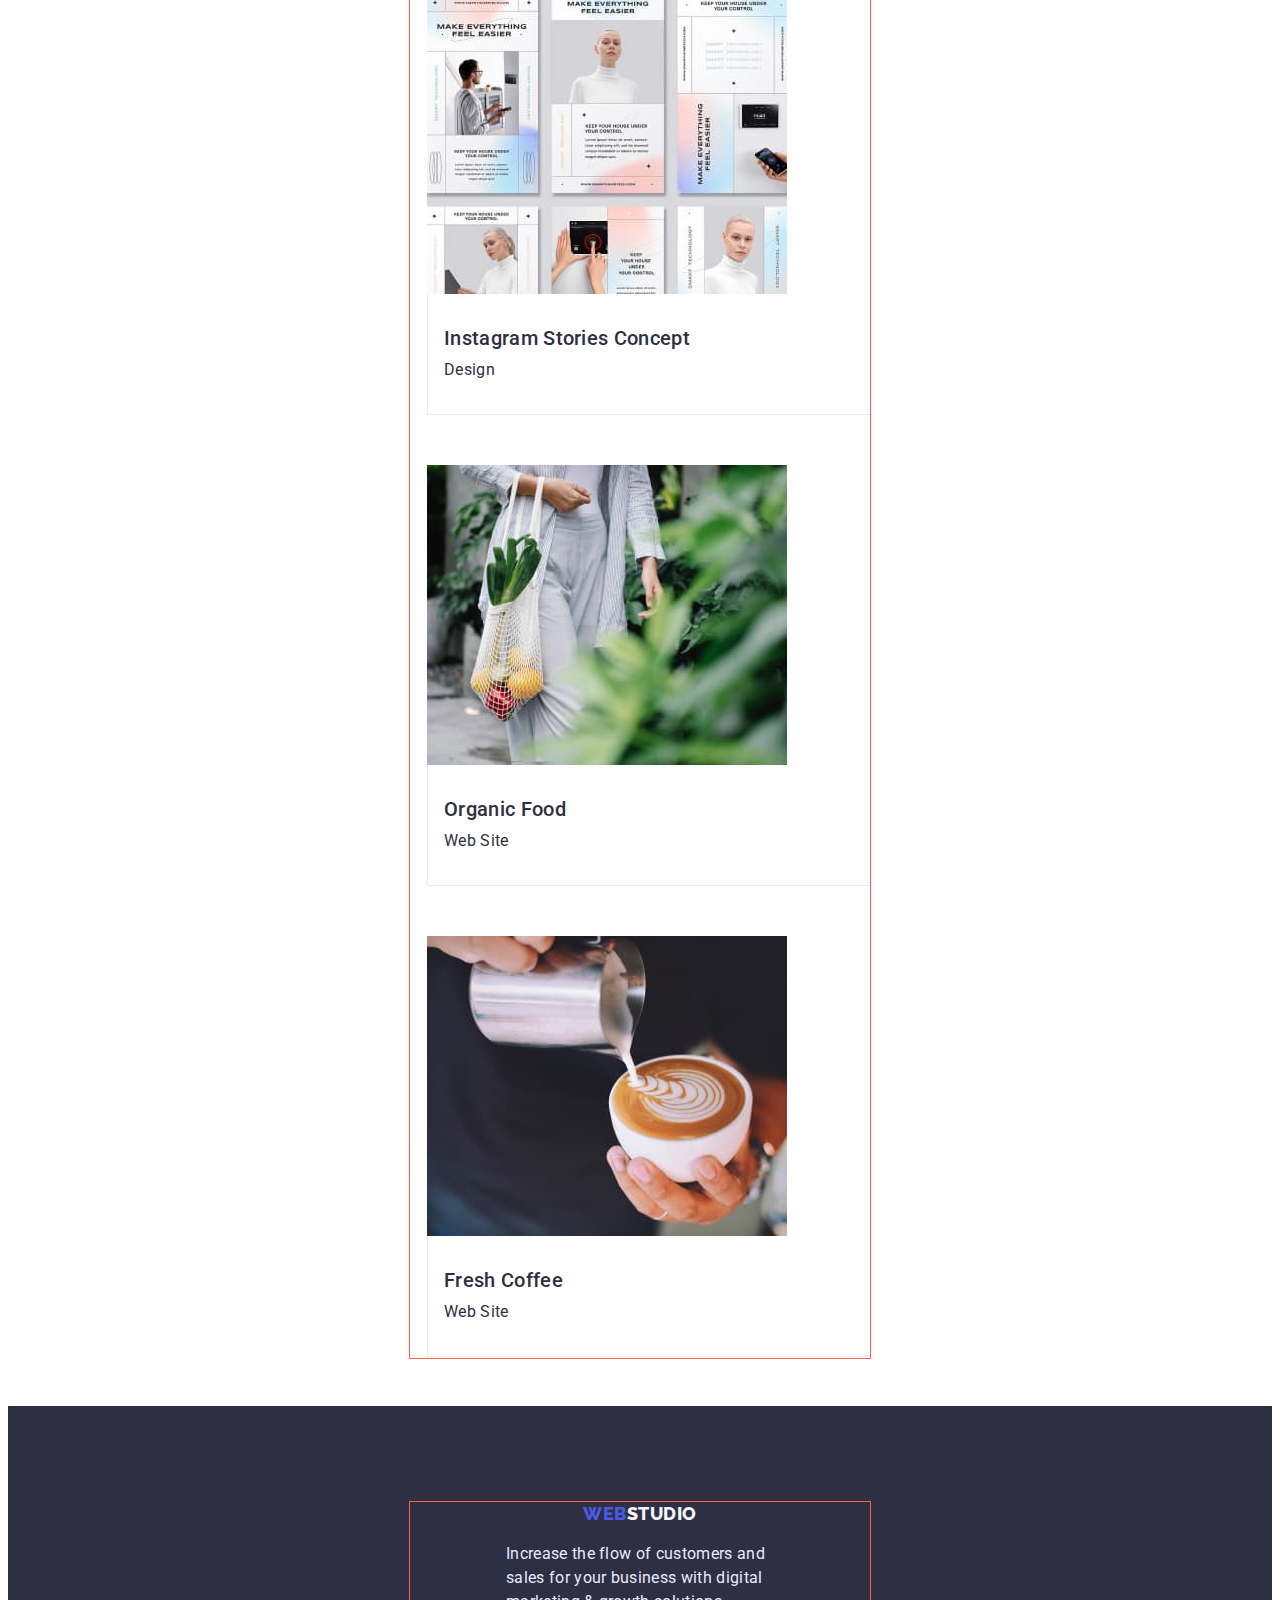
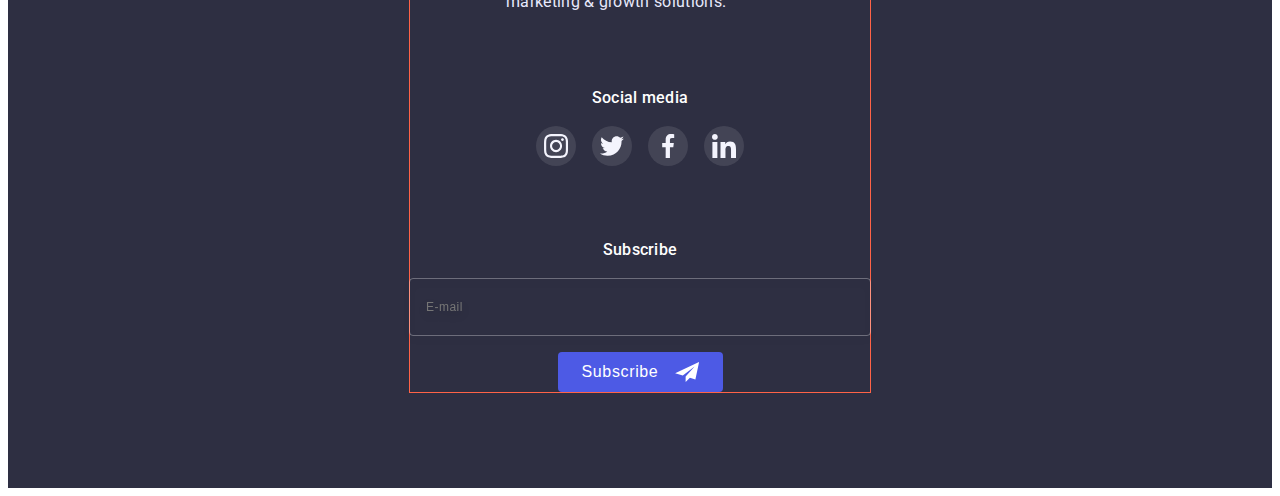
==== commit 86e71a55: "+mobile" ====
--- a/portfolio.html
+++ b/portfolio.html
@@ -24,7 +24,9 @@
       rel="stylesheet"
       href="https://cdnjs.cloudflare.com/ajax/libs/animate.css/4.1.1/animate.min.css"
     />
-    <link rel="stylesheet" href="./css/styles.css" />
+    <link rel="stylesheet" href="./css/mobile.css" />
+    <link rel="stylesheet" href="./css/tablet.css" />
+    <link rel="stylesheet" href="./css/desktop.css" />
   </head>
   <body>
     <header class="header section">
@@ -389,7 +391,7 @@
         </div>
         <div class="footer-form">
           <h3 class="footer-media-title">Subscribe</h3>
-          <form class="" action="">
+          <form class="form-subscribe" action="">
             <input
               type="email"
               name="footer-email"
--- a/css/mobile.css
+++ b/css/mobile.css
@@ -0,0 +1,842 @@
+/*html{
+    box-sizing: border-box;
+}
+
+*,
+*::before,
+*::after{
+    box-sizing:inherit;
+}*/
+
+
+:root{
+    --primary-text-color:#434455;
+    --title-text-color: #2E2F42;
+    --accent-color: #4D5AE5;
+    --portfolio-button-bg-color:#F4F4FD;
+    --portfolio-button-bg-accent-color:#404BBF;
+    --main-bg-color:#ffffff;
+    --footer-text-portfolio-button-border: #E7E9FC;
+    --footer-green:#31D0AA;
+    --main-icon-color: #8E8F99;
+    --function-for-hover: cubic-bezier(0.4, 0, 0.2, 1);
+
+}
+
+body{
+    background-color:var(--main-bg-color);
+    color: var(--primary-text-color);
+    font-family: 'Roboto', sans-serif;
+    font-weight: 400;
+    font-size: 16px;
+    line-height: 1.5;
+    letter-spacing: 0.02em;
+   /*padding-top:72px*/
+}
+ 
+p,
+h1,
+h2,
+h3,
+h4,
+h5,
+h6 {
+    margin: 0;
+}
+
+ul{
+    margin: 0;
+    padding: 0;
+}
+img{
+    display: block;
+    margin: 0;
+    padding: 0;
+    max-width: 100%;
+    height: auto;
+}
+
+.container{
+    width: 100%;
+    max-width: 428px;
+    /*1128+15*2*/
+    padding-left: 16px;
+    padding-right: 16px;
+    margin: 0 auto;
+
+   outline: 1px solid tomato;
+}
+.section{
+    padding-top: 96px;
+    padding-bottom: 96px;
+}
+.list{
+    list-style: none;
+    padding: 0;
+}
+
+.logo {
+    display: block;
+    padding: 24px 0;
+    margin-right: 76px;
+    font-family: 'Raleway', sans-serif;
+    font-weight: 800;
+    font-size: 18px;
+    line-height: 1.33;
+    text-transform: uppercase;
+    letter-spacing: 0.03em;
+
+    transition: color 250ms var(--function-for-hover);
+}
+.logo-first-part{
+    color: var(--accent-color);  
+}
+.logo-second-part-header{
+    color: var(--title-text-color);
+}
+.logo-second-part-footer{
+    color: var(--portfolio-button-bg-color);
+}
+
+.caption,
+.link{
+    color:var(--title-text-color)
+
+}
+
+.header-site-navigation-link:hover,
+.header-address-navigation-link:hover,
+.logo:hover,
+.header-site-navigation-link:focus,
+.header-address-navigation-link:focus,
+.logo:focus
+{
+    color: var(--accent-color);
+}
+
+
+        /*настройки кнопок*/
+.button{
+    min-width: 169px;
+    height: 56px;
+    display: inline-block;
+    border-radius: 4px;
+    border: 1px solid var(--accent-color);
+    box-shadow: 0px 4px 4px rgba(0, 0, 0, 0.15);
+    /*padding: 16px 32px;*/
+
+    background-color: var(--accent-color);
+    color: var(--main-bg-color);
+    font-family: inherit;
+    font-weight: 500;
+    align-items: center;
+    letter-spacing: 0.04em;
+    cursor: pointer;
+
+    transition-property: background-color;
+    transition-duration: 250ms;
+    transition-timing-function: var(--function-for-hover);
+}
+
+.button:hover,
+.button:focus {
+    background-color: var(--portfolio-button-bg-accent-color);
+}
+
+.current {
+    color: var(--accent-color);
+    position: relative;
+}
+.current::after{
+    content: "";
+    display:inline-block;
+    position: absolute;
+    bottom: 0;
+    left: 0;
+    width: 100%;
+    height: 4px;
+    background-color: var(--accent-color);
+    border-radius: 2px;
+}
+
+.link,
+.button,
+.logo,
+.portfolio-button {
+    text-decoration: none;
+}
+
+
+        /*header*/
+.header{
+    width: 100%;
+    min-height: 72px;
+    padding-top: 0;
+    padding-bottom: 0;
+    border-bottom: 1px solid var(--footer-text-portfolio-button-border);
+}               
+.nav-main{
+    display: flex;
+    justify-content: space-around;
+}
+.nav{
+    display: flex;
+}
+.header-site-navigation-list{
+    display: flex;
+}
+.header-site-navigation-item {
+    font-weight: 500;
+}
+.header-site-navigation-item:not(:last-child){
+    margin-right: 40px;
+}
+.header-site-navigation-link{
+    display: block;
+    padding: 24px 0;
+
+    transition: color 250ms var(--function-for-hover);
+}
+
+.header-address-navigation-list{
+    display: flex;
+}
+.header-address-navigation-item:not(:last-child) {
+    margin-right: 40px;
+}
+.header-address-navigation-item {
+    font-style: normal;
+}
+.header-address-navigation-link{
+    display: block;
+    padding: 24px 0;
+    
+    transition: color 250ms var(--function-for-hover);
+}
+
+        /*hero*/
+.hero{
+    max-width:100%;
+    height: 432px;
+    margin: 0 auto;
+    background-image: linear-gradient(rgba(46, 47, 66, 0.7), rgba(46, 47, 66, 0.7)),
+        url(../images/hero-img.jpg);
+    background-repeat: no-repeat;
+    background-position: center;
+    background-size: cover;
+    padding-top: 112px;
+    padding-bottom: 112px;
+    background-color: var(--title-text-color);
+    text-align: center;    
+}
+
+.hero-title{
+    max-width: 318px;
+    width: 100%;
+    height: auto;
+    margin-left: auto;
+    margin-right: auto;
+    margin-bottom: 72px;
+    color: var(--main-bg-color);
+    font-weight: 700;
+    font-size: 36px;
+    line-height: 1.07;
+    text-transform: capitalize;
+}
+
+
+        /*skills*/
+.skills-list{
+   display: flex;
+   flex-direction: column;
+   gap:72px;   
+}
+.skills-item{
+    display: block;
+}
+.skills-icon{
+    display: none;
+}
+.skills-item-title {
+    margin-bottom: 8px;
+    font-weight: 700;
+    font-size: 36px;
+    line-height: 1.11;
+    text-align: center;
+    letter-spacing: 0.02em;
+    text-transform: capitalize;
+    color: var(--title-text-color);
+}
+.skills-item-text{
+    font-weight: 500;
+}
+
+
+
+        /*examples*/
+.examples{
+    display: none;
+}
+
+
+        /*team*/
+.team {
+    background-color: var(--portfolio-button-bg-color);
+    padding-bottom: 128px;
+}
+.team-title{
+    margin-bottom: 72px;
+    font-weight: 700;
+    font-size: 36px;
+    line-height: 1.11;
+    text-align: center;
+    text-transform: capitalize;
+    color: var(--title-text-color);
+}
+.team-list{
+    display: flex;
+    flex-direction: column;
+    gap: 72px;
+    align-items: center;
+}
+.team-item{
+    width: 260px;
+    display: flex;
+    flex-direction: column;
+    justify-content: center;
+    align-items: center;    
+    background-color: var(--main-bg-color);
+    box-shadow: 0px 1px 6px rgba(46, 47, 66, 0.08), 
+    0px 1px 1px rgba(46, 47, 66, 0.16), 
+    0px 2px 1px rgba(46, 47, 66, 0.08);
+    border-radius: 0px 0px 4px 4px;
+}
+.team-name{
+    display: flex;
+    flex-direction: column;
+    gap: 8px;
+    justify-content: center;
+    align-items: center;
+    width: 100%;
+    padding: 32px 15px;
+}
+.team-icon-list{
+    display: flex;
+    gap: 24px;
+}
+.team-icon{
+    width: 40px;
+    height: 40px;
+    background-color: var(--accent-color);
+    border-radius: 50%;
+    transition: background-color 250ms var(--function-for-hover);
+}
+.team-icon-link{
+    display: flex;
+    width: 100%;
+    height: 100%;
+    padding: 0;
+    border: none;
+    justify-content: center;
+    align-items: center;
+}
+.team-icon:hover,
+.team-icon:focus{
+    background-color: var(--portfolio-button-bg-accent-color);
+    cursor: pointer;
+}
+
+
+
+        /*customers*/
+.customers-title{
+    margin-bottom: 72px;
+    font-weight: 700;
+    font-size: 36px;
+    line-height: 1.11;
+    text-align: center;
+    text-transform: capitalize;    
+    color: var(--title-text-color);
+}
+.customers-list {
+    display: flex;
+    flex-wrap: wrap;
+    column-gap: 16px;
+    row-gap: 72px;
+}
+.customers-item {
+    width: 190px;
+    height: 88px;
+}
+.customers-link{
+    display:flex;
+    width: 100%;
+    height: 100%;
+    padding: 0;
+    justify-content: center;
+    align-items: center;
+    border: 1px solid var(--main-icon-color);
+    border-radius: 5%;
+    color: var(--main-icon-color);
+
+    transition: background-color 250ms var(--function-for-hover),
+            color 250ms var(--function-for-hover);
+}
+.customers-link:hover,
+.customers-link:focus{
+    border-color: var(--portfolio-button-bg-accent-color);
+    color: var(--portfolio-button-bg-accent-color);
+}
+.customers-icon {
+    fill: currentColor;
+}
+
+
+        /*footer*/
+.footer {
+    background-color: var(--title-text-color);
+}
+.footer-cont {
+    display: flex;
+    flex-direction: column;
+    gap: 72px;
+    align-items: center;
+}
+.footer-container {
+    display: flex;
+    flex-direction: column;
+    gap: 16px;
+    align-items: center;
+    width: 268px;
+}
+.logo-footer{
+    padding: 0;
+    margin: 0;
+}
+.footer-text{
+    color: var(--footer-text-portfolio-button-border);
+}
+
+.footer-media{
+    display: flex;
+    flex-direction: column;
+    gap: 16px;
+    align-items: center;
+}
+.footer-media-title{
+    font-weight: 500;
+    font-size: 16px;
+    line-height: 1.5;
+    letter-spacing: 0.02em;
+    color: var(--main-bg-color);
+}
+.footer-list{
+    display: flex;
+    gap: 16px;
+}
+.footer-item{
+    display: inline-block;
+    width: 40px;
+    height: 40px;
+    background-color: rgba(255, 255, 255, 0.1);;
+    border-radius: 50%;
+    background-repeat: no-repeat;
+    background-size:24px;
+    background-position: center;
+
+    transition-property: background-color;
+    transition-duration: 250ms;
+    transition-timing-function: var(--function-for-hover);
+}
+.footer-link {
+    display: flex;
+    width: 100%;
+    height: 100%;
+    padding: 0;
+    border: none;
+    justify-content: center;
+    align-items: center;
+}
+.footer-item:hover,
+.footer-item:focus {
+    background-color:var(--footer-green);
+    cursor: pointer;
+}
+
+.footer-form{
+    display: flex;
+    flex-direction: column;
+    gap: 16px;
+    align-items: center;
+    width: 100%;
+}
+.form-subscribe{
+    display: flex;
+    flex-direction: column;
+    gap: 16px;
+    align-items: center;
+    width: 100%;
+}
+.footer-input {
+    display: inline-block;
+    width: 100%;
+    height: 40px;
+    padding: 8px 16px;
+    font-size: 12px;
+    line-height: 2;
+    letter-spacing: 0.04em;
+    color: rgba(255, 255, 255, 0.6);
+    border: 1px solid rgba(255, 255, 255, 0.3);
+    filter:drop-shadow(0px 4px 4px rgba(0, 0, 0, 0.15));
+    border-radius: 4px;
+    background-color: transparent;
+    outline: transparent;
+    transition: border-color 250ms var(--function-for-hover);
+}
+.footer-input:focus {
+     border-color: var(--accent-color);
+ }
+
+.form-button {
+    display: inline-block;
+    width: 165px;
+    height: 40px;
+    padding: 8px 24px;
+    background:var(--accent-color);
+    border-radius: 4px;
+    border: none;
+    cursor: pointer;
+    transition: background-color 250ms var(--function-for-hover);
+}
+.form-button:hover,
+.form-button:focus{
+    background-color: var(--portfolio-button-bg-accent-color);
+}
+.form-button-area {
+    display: flex;
+    justify-content: space-between;
+    align-items: center;
+}
+.button-area-text {
+    color: var(--main-bg-color);
+    font-weight: 500;
+    font-size: 16px;
+    line-height: 1.5;
+    letter-spacing: 0.04em;
+}
+
+
+        /*portfolio*/
+.portfolio {
+    padding-top: 48px;
+    padding-bottom: 48px;
+}
+.portfolio-navigation-list {
+    display: flex;
+    flex-wrap: wrap;
+    gap: 24px;
+    row-gap: 16px;
+    margin-bottom: 48px;
+}
+.portfolio-button {
+    display: inline-block;
+    border-radius: 4px;
+    padding: 12px 24px;
+    border: 1px solid var(--footer-text);
+    background-color: var(--portfolio-button-bg-color);
+    color: var(--accent-color);
+    font-family: inherit;
+    font-weight: 500;
+    display: flex;
+    align-items: center;
+    text-align: center;
+    letter-spacing: 0.04em;
+    cursor: pointer;
+
+    transition: background-color 250ms var(--function-for-hover), 
+        color 250ms var(--function-for-hover),
+        box-shadow 250ms var(--function-for-hover);
+}
+.portfolio-button:hover,
+.portfolio-button:focus {
+    background-color: var(--portfolio-button-bg-accent-color);
+    color: var(--main-bg-color);
+    box-shadow: 0px 4px 4px rgba(0, 0, 0, 0.15);
+}
+
+.portfolio-list{
+    display: flex;
+    flex-direction: column;
+    gap: 48px;
+}
+.portfolio-item{
+    width: 100%;
+    display: flex;
+    flex-direction: column;
+    background: var(--main-bg-color);
+}
+.portfolio-item-link {
+    display: block;
+    border: 0.5px solid transparent;
+    box-shadow: 0px 1px 6px transparent,
+            0px 1px 1px transparent,
+            0px 2px 1px transparent;
+    transition: border 250ms var(--function-for-hover),
+            box-shadow 250ms var(--function-for-hover);
+}
+.portfolio-item-link:hover {
+    border: 0.5px solid var(--portfolio-button-bg-color);
+    box-shadow: 0px 1px 6px rgba(46, 47, 66, 0.08),
+        0px 1px 1px rgba(46, 47, 66, 0.16),
+        0px 2px 1px rgba(46, 47, 66, 0.08);
+}
+.portfolio-item-div{
+    position: relative;
+    overflow: hidden; /*все, что не входит в зону блока скрывается визуально*/
+}
+.portfolio-item-animation{
+    position: absolute;
+    left: 0;
+    top: 100%;
+    width: 100%;
+    height: 100%;
+    padding: 40px 32px;
+
+    transition: background-color 250ms var(--function-for-hover),
+            color 250ms var(--function-for-hover),
+            transform 250ms var(--function-for-hover);
+}
+
+.portfolio-item-animation-text{
+    color: var(--portfolio-button-bg-color);
+}
+.portfolio-item-link:hover .portfolio-item-animation{
+    background-color: var(--accent-color);
+    color: var(--portfolio-button-bg-color);
+    transform: translateY(-100%); /*двигаемся по оси у вверх*/
+}
+.portfolio-item-text{ 
+    display: flex;  
+    flex-direction: column;
+    width: 100%;
+    padding: 32px 0 32px 16px;
+    background-color: var(--main-bg-color);
+    border-right: 1px solid var(--footer-text-portfolio-button-border);
+    border-left: 1px solid var(--footer-text-portfolio-button-border);
+    border-bottom: 1px solid var(--footer-text-portfolio-button-border);
+    z-index: 2;
+}
+.portfolio-item-title {
+    margin-bottom: 8px;
+    font-weight: 500;
+    font-size: 20px;
+    line-height: 1.2;
+}
+
+.hidden {
+    position: absolute;
+    width: 1px;
+    height: 1px;
+    margin: -1px;
+    border: 0;
+    padding: 0;
+    white-space: nowrap;
+    clip-path: inset(100%);
+    clip: rect(0 0 0 0);
+    overflow: hidden;
+}
+
+.backdrop{
+    position: fixed;
+    top: 0;
+    left: 0;
+    width: 100%;
+    height: 100%;
+    background-color: rgba(46, 47, 66, 0.4);
+    opacity: 1;
+    transition: opacity 250ms var(--function-for-hover),
+    visibility 250ms var(--function-for-hover);
+}
+.backdrop.is-hidden{
+    visibility:hidden;
+    opacity: 0;
+    pointer-events: none;
+}
+.backdrop.is-hidden .modal{
+    transform: translate(-50%, -50%) scale(0.1);
+}
+.modal{
+    position: absolute;
+    top: 50%;
+    left: 50%;
+    width: 408px;
+    background:#FCFCFC;
+    box-shadow: 0px 1px 1px rgba(0, 0, 0, 0.14), 0px 1px 3px rgba(0, 0, 0, 0.12), 0px 2px 1px rgba(0, 0, 0, 0.2);
+    border-radius: 4px;
+    padding: 0 24px;
+    transform: translate(-50%, -50%) scale(1);
+    transition: transform 250ms var(--function-for-hover);
+}
+.modal-close{
+    position: absolute;
+    top:24px;
+    right: 24px;
+    display: flex;
+    width: 24px;
+    height: 24px;
+    background-color: var(--footer-text-portfolio-button-border);
+    border: 1px solid rgba(0, 0, 0, 0.1);
+    border-radius: 50%;
+    justify-content: center;
+    align-items: center;
+    transition: fill 250ms var(--function-for-hover), 
+    background-color 250ms var(--function-for-hover),
+    border 250ms var(--function-for-hover);
+}
+.modal-close:hover,
+.modal-close:focus {
+    border: none;
+    fill: var(--main-bg-color);
+    background-color:var(--portfolio-button-bg-accent-color);
+}
+.modal-title {
+    color: var(--title-text-color);
+    font-weight: 500;
+    font-size: 16px;
+    line-height: 1.5;
+    text-align: center;
+    letter-spacing: 0.02em;
+    margin-top: 72px;
+    margin-bottom: 12px;
+}
+.modal-label {
+    display:inline-block;
+    margin-bottom:0;
+    padding: 0;    
+    font-size: 12px;
+    line-height: 1.16;
+        letter-spacing: 0.04em;
+        color: #8E8F99;
+}
+.label-text {
+    font-size: 12px;
+    line-height: 1.16;
+    letter-spacing: 0.04em;
+    color: #8E8F99;
+}
+.form-div{
+    margin-bottom: 0;
+}
+.form-div-feedback {
+    margin-bottom: 12px;;
+}
+.modal-input {
+    width: 100%;
+    height: 40px;
+    border: 1px solid rgba(33, 33, 33, 0.2);
+    border-radius: 4px;
+    background-color: transparent;
+    font-weight: 400;
+    font-size: 12px;
+    line-height: 1.33;
+    letter-spacing: 0.04em;
+    padding: 8px 16px 8px 38px;
+    outline: transparent;
+    transition: border-color 250ms var(--function-for-hover);
+}
+
+.modal-input::placeholder {
+    color: rgba(117, 117, 117, 0.5);
+}
+
+.modal-input:focus {
+    border-color: var(--accent-color);
+}
+
+.modal-input:focus+.modal-icon {
+    fill: var(--accent-color);
+}
+
+.input-field {
+    position: relative;
+}
+
+.modal-icon {
+    position: absolute;
+    left: 16px;
+    top: 50%;
+    transform: translateY(-50%);
+    transition: fill 250ms var(--function-for-hover);
+}
+
+.feedback {
+    height: 120px;
+    padding-left: 16px;
+    resize: none;
+    /*чтобы пользователь не изменял размер окна*/
+}
+
+.checkbox-label {
+    display: flex;
+    justify-content:flex-start;
+    gap: 8px;
+    padding: 0;
+    margin-bottom: 24px;
+}
+
+.checkbox-icon {
+    display: flex;
+    align-items: center;
+    justify-content: center;
+    width: 16px;
+    height: 16px;
+    padding: 4px 3px;
+    background-color: transparent;
+    border: 1.25px solid var(--title-text-color);
+    border-radius: 2px;
+    fill:transparent;
+    transition: background-color 250ms var(--function-for-hover),
+    fill 250ms var(--function-for-hover),
+    border 250ms var(--function-for-hover);
+}
+
+.checkbox:checked + .checkbox-label .checkbox-icon{
+    background-color:var(--portfolio-button-bg-accent-color);
+    fill: var(--portfolio-button-bg-color);
+    border: none;
+}
+.checkbox-text {
+    font-size: 12px;
+    line-height: 1.33;
+    letter-spacing: 0.01em;
+    color: #757575;
+}
+.checkbox-link {
+    color:var(--accent-color);
+}
+
+.modal-button {
+    min-width: 169px;
+    height: 56px;
+    background-color: var(--accent-color);
+    box-shadow: 0px 4px 4px rgba(0, 0, 0, 0.15);
+    border-color: transparent;
+    border-radius: 4px;
+    padding: 16px 32px;
+    text-align: center;
+    display: block;
+    margin: 0 auto 24px auto;
+    transition: background-color 250ms var(--function-for-hover);
+}
+.modal-button:hover,
+.modal-button:focus{
+    background-color:var(--portfolio-button-bg-accent-color);
+}
+.modal-button-title {
+    font-weight: 500;
+    font-size: 16px;
+    line-height: 1.5;
+    text-align: center;
+    letter-spacing: 0.01em;
+    color: var(--main-bg-color);
+}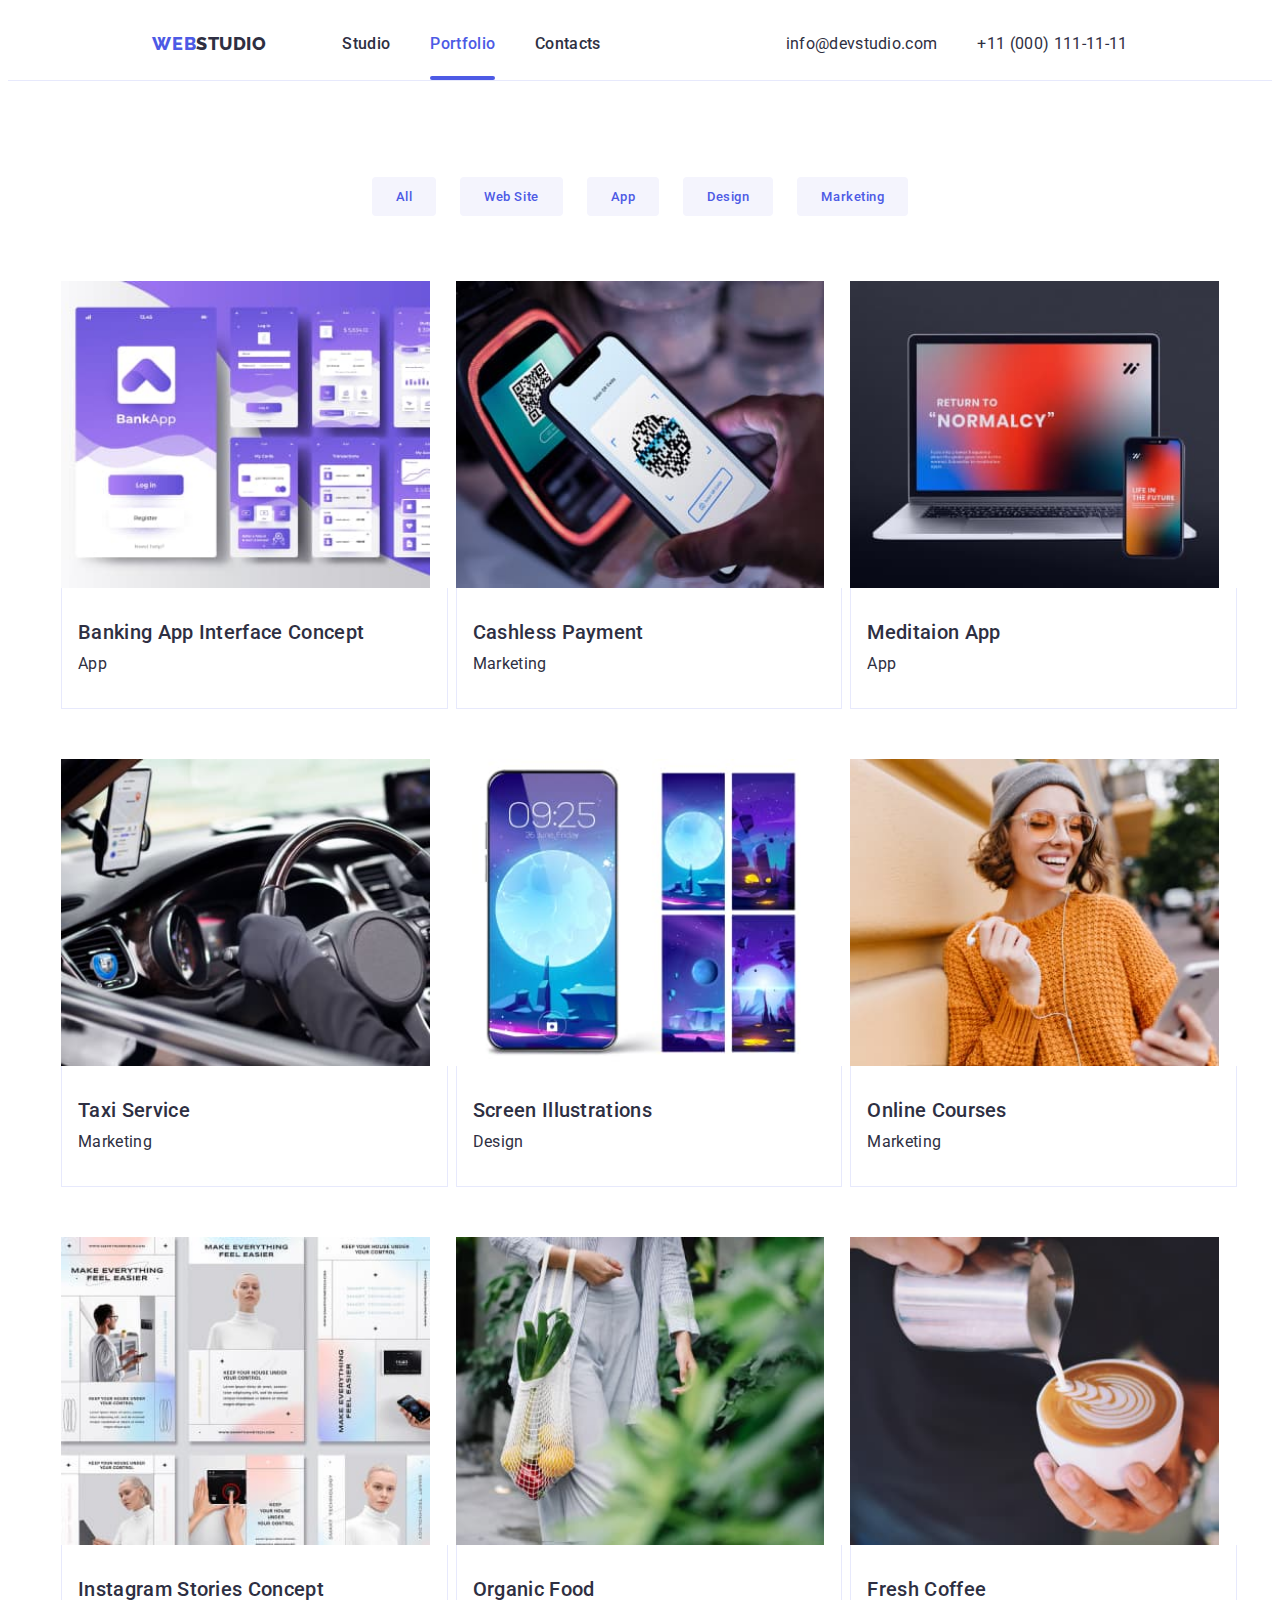
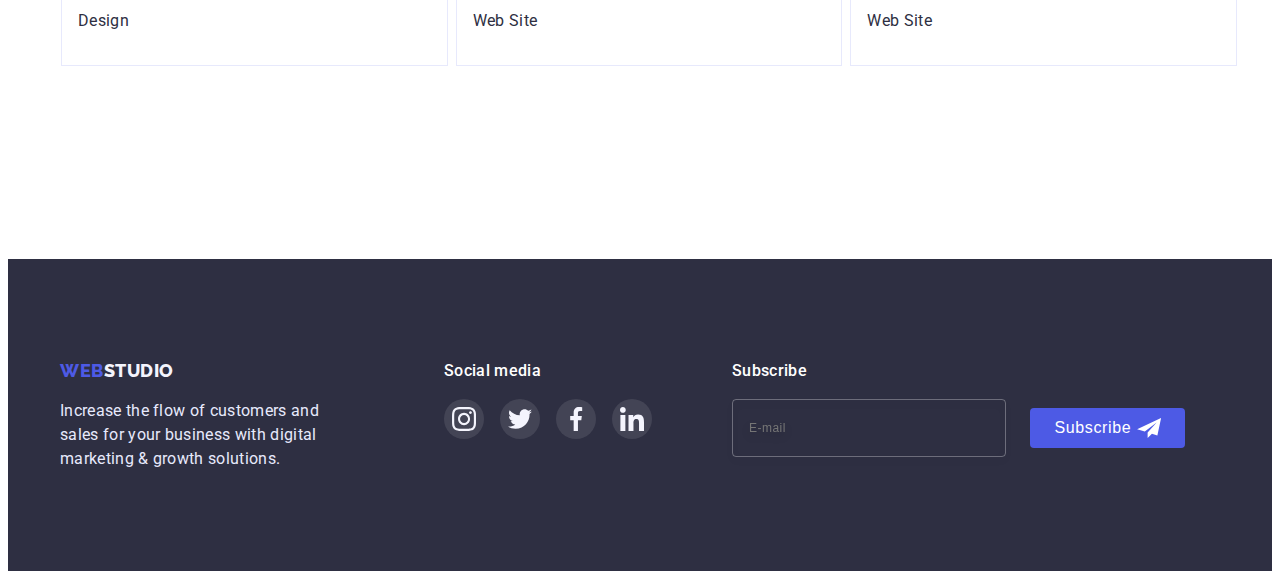
==== commit 0a2a6305: "+img,+burger" ====
--- a/portfolio.html
+++ b/portfolio.html
@@ -24,6 +24,7 @@
       rel="stylesheet"
       href="https://cdnjs.cloudflare.com/ajax/libs/animate.css/4.1.1/animate.min.css"
     />
+    <link rel="stylesheet" href="./css/styles.css" />
     <link rel="stylesheet" href="./css/mobile.css" />
     <link rel="stylesheet" href="./css/tablet.css" />
     <link rel="stylesheet" href="./css/desktop.css" />
@@ -106,13 +107,37 @@
             <li class="portfolio-item">
               <a href="" class="portfolio-item-link link">
                 <div class="portfolio-item-div">
-                  <img
-                    src="./images/portfolio/proj1.jpg"
-                    alt="Banking App Interface Concept"
-                    width="360"
-                    height="300"
-                    class="portfolio-item-photo"
-                  />
+                  <picture>
+                    <source
+                      srcset="
+                        ./images/portfolio/proj1.jpg    1x,
+                        ./images/portfolio/proj1-2x.jpg 2x
+                      "
+                      media="(min-width: 1200px)"
+                    />
+                    <source
+                      srcset="
+                        ./images/portfolio/proj1-tab.jpg    1x,
+                        ./images/portfolio/proj1-tab-2x.jpg 2x
+                      "
+                      media="(min-width: 768px)"
+                    />
+                    <source
+                      srcset="
+                        ./images/portfolio/proj1-mob.jpg    1x,
+                        ./images/portfolio/proj1-mob-2x.jpg 2x
+                      "
+                      media="(min-width: 480px)"
+                    />
+                    <img
+                      src="./images/portfolio/proj1.jpg"
+                      alt="Banking App Interface Concept"
+                      width="396"
+                      height="300"
+                      class="portfolio-item-photo"
+                    />
+                  </picture>
+
                   <div class="portfolio-item-animation">
                     <p class="portfolio-item-animation-text">
                       14 Stylish and User-Friendly App Design Concepts · Task
@@ -132,13 +157,37 @@
             <li class="portfolio-item">
               <a href="" class="portfolio-item-link link">
                 <div class="portfolio-item-div">
-                  <img
-                    src="./images/portfolio/proj2.jpg"
-                    alt="Cashless Payment"
-                    width="360"
-                    height="300"
-                    class="portfolio-item-photo"
-                  />
+                  <picture>
+                    <source
+                      srcset="
+                        ./images/portfolio/proj2.jpg    1x,
+                        ./images/portfolio/proj2-2x.jpg 2x
+                      "
+                      media="(min-width: 1200px)"
+                    />
+                    <source
+                      srcset="
+                        ./images/portfolio/proj2-tab.jpg    1x,
+                        ./images/portfolio/proj2-tab-2x.jpg 2x
+                      "
+                      media="(min-width: 768px)"
+                    />
+                    <source
+                      srcset="
+                        ./images/portfolio/proj2-mob.jpg    1x,
+                        ./images/portfolio/proj2-mob-2x.jpg 2x
+                      "
+                      media="(min-width: 480px)"
+                    />
+                    <img
+                      src="./images/portfolio/proj2.jpg"
+                      alt="Banking App Interface Concept"
+                      width="396"
+                      height="300"
+                      class="portfolio-item-photo"
+                    />
+                  </picture>
+
                   <div class="portfolio-item-animation">
                     <p class="portfolio-item-animation-text">
                       14 Stylish and User-Friendly App Design Concepts · Task
@@ -156,13 +205,37 @@
             <li class="portfolio-item">
               <a href="" class="portfolio-item-link link">
                 <div class="portfolio-item-div">
-                  <img
-                    src="./images/portfolio/proj3.jpg"
-                    alt="Meditaion App"
-                    width="360"
-                    height="300"
-                    class="portfolio-item-photo"
-                  />
+                  <picture>
+                    <source
+                      srcset="
+                        ./images/portfolio/proj3.jpg    1x,
+                        ./images/portfolio/proj3-2x.jpg 2x
+                      "
+                      media="(min-width: 1200px)"
+                    />
+                    <source
+                      srcset="
+                        ./images/portfolio/proj3-tab.jpg    1x,
+                        ./images/portfolio/proj3-tab-2x.jpg 2x
+                      "
+                      media="(min-width: 768px)"
+                    />
+                    <source
+                      srcset="
+                        ./images/portfolio/proj3-mob.jpg    1x,
+                        ./images/portfolio/proj3-mob-2x.jpg 2x
+                      "
+                      media="(min-width: 480px)"
+                    />
+                    <img
+                      src="./images/portfolio/proj3.jpg"
+                      alt="Banking App Interface Concept"
+                      width="396"
+                      height="300"
+                      class="portfolio-item-photo"
+                    />
+                  </picture>
+
                   <div class="portfolio-item-animation">
                     <p class="portfolio-item-animation-text">
                       14 Stylish and User-Friendly App Design Concepts · Task
@@ -180,13 +253,37 @@
             <li class="portfolio-item">
               <a href="" class="portfolio-item-link link">
                 <div class="portfolio-item-div">
-                  <img
-                    src="./images/portfolio/proj4.jpg"
-                    alt="Taxi Service"
-                    width="360"
-                    height="300"
-                    class="portfolio-item-photo"
-                  />
+                  <picture>
+                    <source
+                      srcset="
+                        ./images/portfolio/proj4.jpg    1x,
+                        ./images/portfolio/proj4-2x.jpg 2x
+                      "
+                      media="(min-width: 1200px)"
+                    />
+                    <source
+                      srcset="
+                        ./images/portfolio/proj4-tab.jpg    1x,
+                        ./images/portfolio/proj4-tab-2x.jpg 2x
+                      "
+                      media="(min-width: 768px)"
+                    />
+                    <source
+                      srcset="
+                        ./images/portfolio/proj4-mob.jpg    1x,
+                        ./images/portfolio/proj4-mob-2x.jpg 2x
+                      "
+                      media="(min-width: 480px)"
+                    />
+                    <img
+                      src="./images/portfolio/proj4.jpg"
+                      alt="Banking App Interface Concept"
+                      width="396"
+                      height="300"
+                      class="portfolio-item-photo"
+                    />
+                  </picture>
+
                   <div class="portfolio-item-animation">
                     <p class="portfolio-item-animation-text">
                       14 Stylish and User-Friendly App Design Concepts · Task
@@ -204,13 +301,37 @@
             <li class="portfolio-item">
               <a href="" class="portfolio-item-link link">
                 <div class="portfolio-item-div">
-                  <img
-                    src="./images/portfolio/proj5.jpg"
-                    alt="Screen Illustrations"
-                    width="360"
-                    height="300"
-                    class="portfolio-item-photo"
-                  />
+                  <picture>
+                    <source
+                      srcset="
+                        ./images/portfolio/proj5.jpg    1x,
+                        ./images/portfolio/proj5-2x.jpg 2x
+                      "
+                      media="(min-width: 1200px)"
+                    />
+                    <source
+                      srcset="
+                        ./images/portfolio/proj5-tab.jpg    1x,
+                        ./images/portfolio/proj5-tab-2x.jpg 2x
+                      "
+                      media="(min-width: 768px)"
+                    />
+                    <source
+                      srcset="
+                        ./images/portfolio/proj5-mob.jpg    1x,
+                        ./images/portfolio/proj5-mob-2x.jpg 2x
+                      "
+                      media="(min-width: 480px)"
+                    />
+                    <img
+                      src="./images/portfolio/proj5.jpg"
+                      alt="Banking App Interface Concept"
+                      width="396"
+                      height="300"
+                      class="portfolio-item-photo"
+                    />
+                  </picture>
+
                   <div class="portfolio-item-animation">
                     <p class="portfolio-item-animation-text">
                       14 Stylish and User-Friendly App Design Concepts · Task
@@ -230,13 +351,37 @@
             <li class="portfolio-item">
               <a href="" class="portfolio-item-link link">
                 <div class="portfolio-item-div">
-                  <img
-                    src="./images/portfolio/proj6.jpg"
-                    alt="Online Courses"
-                    width="360"
-                    height="300"
-                    class="portfolio-item-photo"
-                  />
+                  <picture>
+                    <source
+                      srcset="
+                        ./images/portfolio/proj6.jpg    1x,
+                        ./images/portfolio/proj6-2x.jpg 2x
+                      "
+                      media="(min-width: 1200px)"
+                    />
+                    <source
+                      srcset="
+                        ./images/portfolio/proj6-tab.jpg    1x,
+                        ./images/portfolio/proj6-tab-2x.jpg 2x
+                      "
+                      media="(min-width: 768px)"
+                    />
+                    <source
+                      srcset="
+                        ./images/portfolio/proj6-mob.jpg    1x,
+                        ./images/portfolio/proj6-mob-2x.jpg 2x
+                      "
+                      media="(min-width: 480px)"
+                    />
+                    <img
+                      src="./images/portfolio/proj6.jpg"
+                      alt="Banking App Interface Concept"
+                      width="396"
+                      height="300"
+                      class="portfolio-item-photo"
+                    />
+                  </picture>
+
                   <div class="portfolio-item-animation">
                     <p class="portfolio-item-animation-text">
                       14 Stylish and User-Friendly App Design Concepts · Task
@@ -254,13 +399,36 @@
             <li class="portfolio-item">
               <a href="" class="portfolio-item-link link">
                 <div class="portfolio-item-div">
-                  <img
-                    src="./images/portfolio/proj7.jpg"
-                    alt="Instagram Stories Concept"
-                    width="360"
-                    height="300"
-                    class="portfolio-item-photo"
-                  />
+                  <picture>
+                    <source
+                      srcset="
+                        ./images/portfolio/proj7.jpg    1x,
+                        ./images/portfolio/proj7-2x.jpg 2x
+                      "
+                      media="(min-width: 1200px)"
+                    />
+                    <source
+                      srcset="
+                        ./images/portfolio/proj7-tab.jpg    1x,
+                        ./images/portfolio/proj7-tab-2x.jpg 2x
+                      "
+                      media="(min-width: 768px)"
+                    />
+                    <source
+                      srcset="
+                        ./images/portfolio/proj7-mob.jpg    1x,
+                        ./images/portfolio/proj7-mob-2x.jpg 2x
+                      "
+                      media="(min-width: 480px)"
+                    />
+                    <img
+                      src="./images/portfolio/proj7.jpg"
+                      alt="Banking App Interface Concept"
+                      width="396"
+                      height="300"
+                      class="portfolio-item-photo"
+                    />
+                  </picture>
                   <div class="portfolio-item-animation">
                     <p class="portfolio-item-animation-text">
                       14 Stylish and User-Friendly App Design Concepts · Task
@@ -280,13 +448,36 @@
             <li class="portfolio-item">
               <a href="" class="portfolio-item-link link">
                 <div class="portfolio-item-div">
-                  <img
-                    src="./images/portfolio/proj8.jpg"
-                    alt="Organic Food"
-                    width="360"
-                    height="300"
-                    class="portfolio-item-photo"
-                  />
+                  <picture>
+                    <source
+                      srcset="
+                        ./images/portfolio/proj8.jpg    1x,
+                        ./images/portfolio/proj8-2x.jpg 2x
+                      "
+                      media="(min-width: 1200px)"
+                    />
+                    <source
+                      srcset="
+                        ./images/portfolio/proj8-tab.jpg    1x,
+                        ./images/portfolio/proj8-tab-2x.jpg 2x
+                      "
+                      media="(min-width: 768px)"
+                    />
+                    <source
+                      srcset="
+                        ./images/portfolio/proj8-mob.jpg    1x,
+                        ./images/portfolio/proj8-mob-2x.jpg 2x
+                      "
+                      media="(min-width: 480px)"
+                    />
+                    <img
+                      src="./images/portfolio/proj8.jpg"
+                      alt="Banking App Interface Concept"
+                      width="396"
+                      height="300"
+                      class="portfolio-item-photo"
+                    />
+                  </picture>
                   <div class="portfolio-item-animation">
                     <p class="portfolio-item-animation-text">
                       14 Stylish and User-Friendly App Design Concepts · Task
@@ -304,13 +495,36 @@
             <li class="portfolio-item">
               <a href="" class="portfolio-item-link link">
                 <div class="portfolio-item-div">
-                  <img
-                    src="./images/portfolio/proj9.jpg"
-                    alt="Fresh Coffee"
-                    width="360"
-                    height="300"
-                    class="portfolio-item-photo"
-                  />
+                  <picture>
+                    <source
+                      srcset="
+                        ./images/portfolio/proj9.jpg    1x,
+                        ./images/portfolio/proj9-2x.jpg 2x
+                      "
+                      media="(min-width: 1200px)"
+                    />
+                    <source
+                      srcset="
+                        ./images/portfolio/proj9-tab.jpg    1x,
+                        ./images/portfolio/proj9-tab-2x.jpg 2x
+                      "
+                      media="(min-width: 768px)"
+                    />
+                    <source
+                      srcset="
+                        ./images/portfolio/proj9-mob.jpg    1x,
+                        ./images/portfolio/proj9-mob-2x.jpg 2x
+                      "
+                      media="(min-width: 480px)"
+                    />
+                    <img
+                      src="./images/portfolio/proj9.jpg"
+                      alt="Banking App Interface Concept"
+                      width="396"
+                      height="300"
+                      class="portfolio-item-photo"
+                    />
+                  </picture>
                   <div class="portfolio-item-animation">
                     <p class="portfolio-item-animation-text">
                       14 Stylish and User-Friendly App Design Concepts · Task
@@ -390,7 +604,7 @@
           </ul>
         </div>
         <div class="footer-form">
-          <h3 class="footer-media-title">Subscribe</h3>
+          <h3 class="footer-media-title subscribe">Subscribe</h3>
           <form class="form-subscribe" action="">
             <input
               type="email"
--- a/css/styles.css
+++ b/css/styles.css
@@ -0,0 +1,849 @@
+/*html{
+    box-sizing: border-box;
+}
+
+*,
+*::before,
+*::after{
+    box-sizing:inherit;
+}*/
+
+
+:root{
+    --primary-text-color:#434455;
+    --title-text-color: #2E2F42;
+    --accent-color: #4D5AE5;
+    --portfolio-button-bg-color:#F4F4FD;
+    --portfolio-button-bg-accent-color:#404BBF;
+    --main-bg-color:#ffffff;
+    --footer-text-portfolio-button-border: #E7E9FC;
+    --footer-green:#31D0AA;
+    --main-icon-color: #8E8F99;
+    --function-for-hover: cubic-bezier(0.4, 0, 0.2, 1);
+
+}
+
+body{
+    background-color:var(--main-bg-color);
+    color: var(--primary-text-color);
+    font-family: 'Roboto', sans-serif;
+    font-weight: 400;
+    font-size: 16px;
+    line-height: 1.5;
+    letter-spacing: 0.02em;
+   /*padding-top:72px*/
+}
+ 
+p,
+h1,
+h2,
+h3,
+h4,
+h5,
+h6 {
+    margin: 0;
+}
+
+ul{
+    margin: 0;
+    padding: 0;
+}
+img{
+    display: block;
+    margin: 0;
+    padding: 0;
+    width: 100%;
+    height: auto;
+}
+
+.container{
+    width: 100%;
+    max-width: 1160px;
+    padding-left: 16px;
+    padding-right: 16px;
+    margin: 0 auto;
+
+  /* outline: 1px solid tomato;*/
+}
+.section{
+    padding-top: 96px;
+    padding-bottom: 96px;
+}
+.list{
+    list-style: none;
+    padding: 0;
+}
+
+.logo {
+    display: block;
+    padding: 24px 0;
+    margin-right: 76px;
+    font-family: 'Raleway', sans-serif;
+    font-weight: 800;
+    font-size: 18px;
+    line-height: 1.33;
+    text-transform: uppercase;
+    letter-spacing: 0.03em;
+
+    transition: color 250ms var(--function-for-hover);
+}
+.logo-first-part{
+    color: var(--accent-color);  
+}
+.logo-second-part-header{
+    color: var(--title-text-color);
+}
+.logo-second-part-footer{
+    color: var(--portfolio-button-bg-color);
+}
+
+.caption,
+.link{
+    color:var(--title-text-color)
+
+}
+
+.header-site-navigation-link:hover,
+.header-address-navigation-link:hover,
+.logo:hover,
+.header-site-navigation-link:focus,
+.header-address-navigation-link:focus,
+.logo:focus
+{
+    color: var(--accent-color);
+}
+
+
+        /*настройки кнопок*/
+.button{
+    min-width: 169px;
+    height: 56px;
+    display: inline-block;
+    border-radius: 4px;
+    border: 1px solid var(--accent-color);
+    box-shadow: 0px 4px 4px rgba(0, 0, 0, 0.15);
+    /*padding: 16px 32px;*/
+
+    background-color: var(--accent-color);
+    color: var(--main-bg-color);
+    font-family: inherit;
+    font-weight: 500;
+    align-items: center;
+    letter-spacing: 0.04em;
+    cursor: pointer;
+
+    transition-property: background-color;
+    transition-duration: 250ms;
+    transition-timing-function: var(--function-for-hover);
+}
+
+.button:hover,
+.button:focus {
+    background-color: var(--portfolio-button-bg-accent-color);
+}
+
+.current {
+    color: var(--accent-color);
+    position: relative;
+}
+.current::after{
+    content: "";
+    display:inline-block;
+    position: absolute;
+    bottom: 0;
+    left: 0;
+    width: 100%;
+    height: 4px;
+    background-color: var(--accent-color);
+    border-radius: 2px;
+}
+
+.link,
+.button,
+.logo,
+.portfolio-button {
+    text-decoration: none;
+}
+
+
+        /*header*/
+.header{
+    width: 100%;
+    min-height: 72px;
+    padding-top: 0;
+    padding-bottom: 0;
+    border-bottom: 1px solid var(--footer-text-portfolio-button-border);
+}               
+.nav-main{
+    display: flex;
+    justify-content: space-between;
+}
+.nav{
+    display: flex;
+}
+.header-site-navigation-list{
+    display: none;
+}
+.header-address-navigation-list{
+    display: none;
+}
+.menu-open{
+    display: inline-block;
+    padding: 0;
+    margin: 0;
+    border: none;
+    background-color: transparent;
+}
+.menu-open-simbol{
+    stroke: var(--title-text-color);
+}
+
+
+        /*hero*/
+.hero{
+    max-width:100%;
+    height: 432px;
+    margin: 0 auto;
+    background-image: linear-gradient(rgba(46, 47, 66, 0.7), rgba(46, 47, 66, 0.7)),
+        url(../images/hero-img-mob.jpg);
+    background-repeat: no-repeat;
+    background-position: center;
+    background-size: cover;
+    padding-top: 112px;
+    padding-bottom: 112px;
+    background-color: var(--title-text-color);
+    text-align: center;    
+}
+@media (min-device-pixel-ratio: 2),
+(min-resolution: 192dpi),
+(min-resolution: 2dppx) {
+    .hero {
+        background-image: linear-gradient(rgba(46, 47, 66, 0.7), rgba(46, 47, 66, 0.7)),
+                url(../images/hero-img-mob2x.jpg);
+    }
+}
+
+.hero-title{
+    max-width: 318px;
+    width: 100%;
+    height: auto;
+    margin-left: auto;
+    margin-right: auto;
+    margin-bottom: 72px;
+    color: var(--main-bg-color);
+    font-weight: 700;
+    font-size: 36px;
+    line-height: 1.11;
+    text-transform: capitalize;
+}
+
+
+        /*skills*/
+.skills-list{
+   display: flex;
+   flex-wrap: wrap;
+   gap:72px;   
+}
+.skills-item{
+    display: block;
+    max-width: 396px;
+}
+.skills-icon{
+    display: none;
+}
+.skills-item-title {
+    margin-bottom: 8px;
+    font-weight: 700;
+    font-size: 36px;
+    line-height: 1.11;
+    text-align: center;
+    letter-spacing: 0.02em;
+    text-transform: capitalize;
+    color:var(--title-text-color);
+}
+.skills-item-text{
+    font-weight: 500;
+}
+
+
+
+        /*examples*/
+.examples{
+    display: none;
+}
+
+
+        /*team*/
+.team {
+    background-color: var(--portfolio-button-bg-color);
+    padding-bottom: 128px;
+}
+.team-title{
+    margin-bottom: 72px;
+    font-weight: 700;
+    font-size: 36px;
+    line-height: 1.11;
+    text-align: center;
+    text-transform: capitalize;
+    color: var(--title-text-color);
+}
+.team-list{
+    display: flex;
+    flex-direction: column;
+    gap: 72px;
+    align-items: center;
+}
+.team-item{
+    width: 260px;
+    display: flex;
+    flex-direction: column;
+    justify-content: center;
+    align-items: center;    
+    background-color: var(--main-bg-color);
+    box-shadow: 0px 1px 6px rgba(46, 47, 66, 0.08), 
+    0px 1px 1px rgba(46, 47, 66, 0.16), 
+    0px 2px 1px rgba(46, 47, 66, 0.08);
+    border-radius: 0px 0px 4px 4px;
+}
+.team-name{
+    display: flex;
+    flex-direction: column;
+    gap: 8px;
+    justify-content: center;
+    align-items: center;
+    width: 100%;
+    padding: 32px 15px;
+}
+.team-icon-list{
+    display: flex;
+    gap: 24px;
+}
+.team-icon{
+    width: 40px;
+    height: 40px;
+    background-color: var(--accent-color);
+    border-radius: 50%;
+    transition: background-color 250ms var(--function-for-hover);
+}
+.team-icon-link{
+    display: flex;
+    width: 100%;
+    height: 100%;
+    padding: 0;
+    border: none;
+    justify-content: center;
+    align-items: center;
+}
+.team-icon:hover,
+.team-icon:focus{
+    background-color: var(--portfolio-button-bg-accent-color);
+    cursor: pointer;
+}
+
+
+
+        /*customers*/
+.customers-title{
+    margin-bottom: 72px;
+    font-weight: 700;
+    font-size: 36px;
+    line-height: 1.11;
+    text-align: center;
+    text-transform: capitalize;    
+    color: var(--title-text-color);
+}
+.customers-list {
+    display: flex;
+    flex-wrap: wrap;
+    column-gap: 16px;
+    row-gap: 72px;
+}
+.customers-item {
+    width: 190px;
+    height: 88px;
+}
+.customers-link{
+    display:flex;
+    width: 100%;
+    height: 100%;
+    padding: 0;
+    justify-content: center;
+    align-items: center;
+    border: 1px solid var(--main-icon-color);
+    border-radius: 5%;
+    color: var(--main-icon-color);
+
+    transition: background-color 250ms var(--function-for-hover),
+            color 250ms var(--function-for-hover);
+}
+.customers-link:hover,
+.customers-link:focus{
+    border-color: var(--portfolio-button-bg-accent-color);
+    color: var(--portfolio-button-bg-accent-color);
+}
+.customers-icon {
+    fill: currentColor;
+}
+
+
+        /*footer*/
+.footer {
+    background-color: var(--title-text-color);
+}
+.footer-cont {
+    display: flex;
+    flex-direction: column;
+    gap: 72px;
+    align-items: center;
+}
+.footer-container {
+    display: flex;
+    flex-direction: column;
+    gap: 16px;
+    align-items: center;
+    width: 268px;
+}
+.logo-footer{
+    padding: 0;
+    margin: 0;
+}
+.footer-text{
+    color: var(--footer-text-portfolio-button-border);
+}
+
+.footer-media{
+    display: flex;
+    flex-direction: column;
+    gap: 16px;
+    align-items: center;
+}
+.footer-media-title{
+    font-weight: 500;
+    font-size: 16px;
+    line-height: 1.5;
+    letter-spacing: 0.02em;
+    color: var(--main-bg-color);
+}
+.footer-list{
+    display: flex;
+    gap: 16px;
+}
+.footer-item{
+    display: inline-block;
+    width: 40px;
+    height: 40px;
+    background-color: rgba(255, 255, 255, 0.1);;
+    border-radius: 50%;
+    background-repeat: no-repeat;
+    background-size:24px;
+    background-position: center;
+
+    transition-property: background-color;
+    transition-duration: 250ms;
+    transition-timing-function: var(--function-for-hover);
+}
+.footer-link {
+    display: flex;
+    width: 100%;
+    height: 100%;
+    padding: 0;
+    border: none;
+    justify-content: center;
+    align-items: center;
+}
+.footer-item:hover,
+.footer-item:focus {
+    background-color:var(--footer-green);
+    cursor: pointer;
+}
+
+.footer-form{
+    display: flex;
+    flex-direction: column;
+    gap: 16px;
+    align-items: center;
+    width: 100%;
+}
+.form-subscribe{
+    display: flex;
+    flex-direction: column;
+    gap: 16px;
+    align-items: center;
+    width: 100%;
+}
+.footer-input {
+    display: inline-block;
+    width: 100%;
+    height: 40px;
+    padding: 8px 16px;
+    font-size: 12px;
+    line-height: 2;
+    letter-spacing: 0.04em;
+    color: rgba(255, 255, 255, 0.6);
+    border: 1px solid rgba(255, 255, 255, 0.3);
+    filter:drop-shadow(0px 4px 4px rgba(0, 0, 0, 0.15));
+    border-radius: 4px;
+    background-color: transparent;
+    outline: transparent;
+    transition: border-color 250ms var(--function-for-hover);
+}
+.footer-input:focus {
+     border-color: var(--accent-color);
+ }
+
+.form-button {
+    display: inline-block;
+    width: 165px;
+    height: 40px;
+    padding: 8px 24px;
+    background:var(--accent-color);
+    border-radius: 4px;
+    border: none;
+    cursor: pointer;
+    transition: background-color 250ms var(--function-for-hover);
+}
+.form-button:hover,
+.form-button:focus{
+    background-color: var(--portfolio-button-bg-accent-color);
+}
+.form-button-area {
+    display: flex;
+    justify-content: space-between;
+    align-items: center;
+}
+.button-area-text {
+    color: var(--main-bg-color);
+    font-weight: 500;
+    font-size: 16px;
+    line-height: 1.5;
+    letter-spacing: 0.04em;
+}
+
+
+        /*portfolio*/
+.portfolio {
+    padding-top: 48px;
+    padding-bottom: 48px;
+}
+.portfolio-navigation-list {
+    display: flex;
+    flex-wrap: wrap;
+    column-gap: 24px;
+    row-gap: 16px;
+    margin-bottom: 48px;
+}
+.portfolio-button {
+    display: inline-block;
+    border-radius: 4px;
+    padding: 12px 24px;
+    border: 1px solid var(--footer-text);
+    background-color: var(--portfolio-button-bg-color);
+    color: var(--accent-color);
+    font-family: inherit;
+    font-weight: 500;
+    display: flex;
+    align-items: center;
+    text-align: center;
+    letter-spacing: 0.04em;
+    cursor: pointer;
+
+    transition: background-color 250ms var(--function-for-hover), 
+        color 250ms var(--function-for-hover),
+        box-shadow 250ms var(--function-for-hover);
+}
+.portfolio-button:hover,
+.portfolio-button:focus {
+    background-color: var(--portfolio-button-bg-accent-color);
+    color: var(--main-bg-color);
+    box-shadow: 0px 4px 4px rgba(0, 0, 0, 0.15);
+}
+
+.portfolio-list{
+    display: flex;
+    flex-direction: column;
+    gap: 48px;
+}
+.portfolio-item{
+    width: 100%;
+    display: flex;
+    flex-direction: column;
+    background: var(--main-bg-color);
+}
+.portfolio-item-link {
+    display: block;
+    border: 0.5px solid transparent;
+    box-shadow: 0px 1px 6px transparent,
+            0px 1px 1px transparent,
+            0px 2px 1px transparent;
+    transition: border 250ms var(--function-for-hover),
+            box-shadow 250ms var(--function-for-hover);
+}
+.portfolio-item-link:hover {
+    border: 0.5px solid var(--portfolio-button-bg-color);
+    box-shadow: 0px 1px 6px rgba(46, 47, 66, 0.08),
+        0px 1px 1px rgba(46, 47, 66, 0.16),
+        0px 2px 1px rgba(46, 47, 66, 0.08);
+}
+.portfolio-item-div{
+    position: relative;
+    overflow: hidden; /*все, что не входит в зону блока скрывается визуально*/
+}
+.portfolio-item-photo{
+    width: 100%;
+}
+.portfolio-item-animation{
+    position: absolute;
+    left: 0;
+    top: 100%;
+    width: 100%;
+    height: 100%;
+    padding: 40px 32px;
+
+    transition: background-color 250ms var(--function-for-hover),
+            color 250ms var(--function-for-hover),
+            transform 250ms var(--function-for-hover);
+}
+
+.portfolio-item-animation-text{
+    color: var(--portfolio-button-bg-color);
+}
+.portfolio-item-link:hover .portfolio-item-animation{
+    background-color: var(--accent-color);
+    color: var(--portfolio-button-bg-color);
+    transform: translateY(-100%); /*двигаемся по оси у вверх*/
+}
+.portfolio-item-text{ 
+    display: flex;  
+    flex-direction: column;
+    width: 100%;
+    padding: 32px 0 32px 16px;
+    background-color: var(--main-bg-color);
+    border-right: 1px solid var(--footer-text-portfolio-button-border);
+    border-left: 1px solid var(--footer-text-portfolio-button-border);
+    border-bottom: 1px solid var(--footer-text-portfolio-button-border);
+    z-index: 2;
+}
+.portfolio-item-title {
+    margin-bottom: 8px;
+    font-weight: 500;
+    font-size: 20px;
+    line-height: 1.2;
+}
+
+.hidden {
+    position: absolute;
+    width: 1px;
+    height: 1px;
+    margin: -1px;
+    border: 0;
+    padding: 0;
+    white-space: nowrap;
+    clip-path: inset(100%);
+    clip: rect(0 0 0 0);
+    overflow: hidden;
+}
+
+.backdrop{
+    position: fixed;
+    top: 0;
+    left: 0;
+    width: 100%;
+    height: 100%;
+    background-color: rgba(46, 47, 66, 0.4);
+    opacity: 1;
+    transition: opacity 250ms var(--function-for-hover),
+    visibility 250ms var(--function-for-hover);
+}
+.backdrop.is-hidden{
+    visibility:hidden;
+    opacity: 0;
+    pointer-events: none;
+}
+.backdrop.is-hidden .modal{
+    transform: translate(-50%, -50%) scale(0.1);
+}
+.modal{
+    position: absolute;
+    top: 50%;
+    left: 50%;
+    width: 392px;
+    background:#FCFCFC;
+    box-shadow: 0px 1px 1px rgba(0, 0, 0, 0.14), 0px 1px 3px rgba(0, 0, 0, 0.12), 0px 2px 1px rgba(0, 0, 0, 0.2);
+    border-radius: 4px;
+    padding: 0 16px;
+    transform: translate(-50%, -50%) scale(1);
+    transition: transform 250ms var(--function-for-hover);
+}
+.modal-close{
+    position: absolute;
+    top:24px;
+    right: 24px;
+    display: flex;
+    width: 24px;
+    height: 24px;
+    background-color: var(--footer-text-portfolio-button-border);
+    border: 1px solid rgba(0, 0, 0, 0.1);
+    border-radius: 50%;
+    justify-content: center;
+    align-items: center;
+    transition: fill 250ms var(--function-for-hover), 
+    background-color 250ms var(--function-for-hover),
+    border 250ms var(--function-for-hover);
+}
+.modal-close:hover,
+.modal-close:focus {
+    border: none;
+    fill: var(--main-bg-color);
+    background-color:var(--portfolio-button-bg-accent-color);
+}
+.modal-title {
+    color: var(--title-text-color);
+    font-weight: 500;
+    font-size: 16px;
+    line-height: 1.5;
+    text-align: center;
+    letter-spacing: 0.02em;
+    margin-top: 72px;
+    margin-bottom: 12px;
+}
+.modal-label {
+    display:inline-block;
+    margin-bottom:0;
+    padding: 0;    
+    font-size: 12px;
+    line-height: 1.16;
+        letter-spacing: 0.04em;
+        color: #8E8F99;
+}
+.label-text {
+    font-size: 12px;
+    line-height: 1.16;
+    letter-spacing: 0.04em;
+    color: #8E8F99;
+}
+.form-div{
+    margin-bottom: 0;
+}
+.form-div-feedback {
+    margin-bottom: 12px;;
+}
+.modal-input {
+    width: 100%;
+    height: 40px;
+    border: 1px solid rgba(33, 33, 33, 0.2);
+    border-radius: 4px;
+    background-color: transparent;
+    font-weight: 400;
+    font-size: 12px;
+    line-height: 1.33;
+    letter-spacing: 0.04em;
+    padding: 8px 16px 8px 38px;
+    outline: transparent;
+    transition: border-color 250ms var(--function-for-hover);
+}
+
+.modal-input::placeholder {
+    color: rgba(117, 117, 117, 0.5);
+}
+
+.modal-input:focus {
+    border-color: var(--accent-color);
+}
+
+.modal-input:focus+.modal-icon {
+    fill: var(--accent-color);
+}
+
+.input-field {
+    position: relative;
+}
+
+.modal-icon {
+    position: absolute;
+    left: 16px;
+    top: 50%;
+    transform: translateY(-50%);
+    transition: fill 250ms var(--function-for-hover);
+}
+
+.feedback {
+    height: 120px;
+    padding-left: 16px;
+    resize: none;
+    /*чтобы пользователь не изменял размер окна*/
+}
+
+.checkbox-label {
+    display: flex;
+    justify-content:flex-start;
+    gap: 8px;
+    padding: 0;
+    margin-bottom: 24px;
+}
+
+.checkbox-icon {
+    display: flex;
+    align-items: center;
+    justify-content: center;
+    width: 16px;
+    height: 16px;
+    padding: 4px 3px;
+    background-color: transparent;
+    border: 1.25px solid var(--title-text-color);
+    border-radius: 2px;
+    fill:transparent;
+    transition: background-color 250ms var(--function-for-hover),
+    fill 250ms var(--function-for-hover),
+    border 250ms var(--function-for-hover);
+}
+
+.checkbox:checked + .checkbox-label .checkbox-icon{
+    background-color:var(--portfolio-button-bg-accent-color);
+    fill: var(--portfolio-button-bg-color);
+    border: none;
+}
+.checkbox-text {
+    font-size: 12px;
+    line-height: 1.33;
+    letter-spacing: 0.01em;
+    color: #757575;
+}
+.checkbox-link {
+    color:var(--accent-color);
+}
+
+.modal-button {
+    min-width: 169px;
+    height: 56px;
+    background-color: var(--accent-color);
+    box-shadow: 0px 4px 4px rgba(0, 0, 0, 0.15);
+    border-color: transparent;
+    border-radius: 4px;
+    padding: 16px 32px;
+    text-align: center;
+    display: block;
+    margin: 0 auto 24px auto;
+    transition: background-color 250ms var(--function-for-hover);
+}
+.modal-button:hover,
+.modal-button:focus{
+    background-color:var(--portfolio-button-bg-accent-color);
+}
+.modal-button-title {
+    font-weight: 500;
+    font-size: 16px;
+    line-height: 1.5;
+    text-align: center;
+    letter-spacing: 0.01em;
+    color: var(--main-bg-color);
+}
+
+@media screen and (min-width: 320px) and (max-width: 479px) {
+    .container {
+        max-width: 428px;
+    }
+}
+
+
+
+
--- a/css/mobile.css
+++ b/css/mobile.css
@@ -1,842 +1,5 @@
-/*html{
-    box-sizing: border-box;
-}
-
-*,
-*::before,
-*::after{
-    box-sizing:inherit;
-}*/
-
-
-:root{
-    --primary-text-color:#434455;
-    --title-text-color: #2E2F42;
-    --accent-color: #4D5AE5;
-    --portfolio-button-bg-color:#F4F4FD;
-    --portfolio-button-bg-accent-color:#404BBF;
-    --main-bg-color:#ffffff;
-    --footer-text-portfolio-button-border: #E7E9FC;
-    --footer-green:#31D0AA;
-    --main-icon-color: #8E8F99;
-    --function-for-hover: cubic-bezier(0.4, 0, 0.2, 1);
-
-}
-
-body{
-    background-color:var(--main-bg-color);
-    color: var(--primary-text-color);
-    font-family: 'Roboto', sans-serif;
-    font-weight: 400;
-    font-size: 16px;
-    line-height: 1.5;
-    letter-spacing: 0.02em;
-   /*padding-top:72px*/
-}
- 
-p,
-h1,
-h2,
-h3,
-h4,
-h5,
-h6 {
-    margin: 0;
-}
-
-ul{
-    margin: 0;
-    padding: 0;
-}
-img{
-    display: block;
-    margin: 0;
-    padding: 0;
-    max-width: 100%;
-    height: auto;
-}
-
-.container{
-    width: 100%;
-    max-width: 428px;
-    /*1128+15*2*/
-    padding-left: 16px;
-    padding-right: 16px;
-    margin: 0 auto;
-
-   outline: 1px solid tomato;
-}
-.section{
-    padding-top: 96px;
-    padding-bottom: 96px;
-}
-.list{
-    list-style: none;
-    padding: 0;
-}
-
-.logo {
-    display: block;
-    padding: 24px 0;
-    margin-right: 76px;
-    font-family: 'Raleway', sans-serif;
-    font-weight: 800;
-    font-size: 18px;
-    line-height: 1.33;
-    text-transform: uppercase;
-    letter-spacing: 0.03em;
-
-    transition: color 250ms var(--function-for-hover);
-}
-.logo-first-part{
-    color: var(--accent-color);  
-}
-.logo-second-part-header{
-    color: var(--title-text-color);
-}
-.logo-second-part-footer{
-    color: var(--portfolio-button-bg-color);
-}
-
-.caption,
-.link{
-    color:var(--title-text-color)
-
-}
-
-.header-site-navigation-link:hover,
-.header-address-navigation-link:hover,
-.logo:hover,
-.header-site-navigation-link:focus,
-.header-address-navigation-link:focus,
-.logo:focus
-{
-    color: var(--accent-color);
-}
-
-
-        /*настройки кнопок*/
-.button{
-    min-width: 169px;
-    height: 56px;
-    display: inline-block;
-    border-radius: 4px;
-    border: 1px solid var(--accent-color);
-    box-shadow: 0px 4px 4px rgba(0, 0, 0, 0.15);
-    /*padding: 16px 32px;*/
-
-    background-color: var(--accent-color);
-    color: var(--main-bg-color);
-    font-family: inherit;
-    font-weight: 500;
-    align-items: center;
-    letter-spacing: 0.04em;
-    cursor: pointer;
-
-    transition-property: background-color;
-    transition-duration: 250ms;
-    transition-timing-function: var(--function-for-hover);
-}
-
-.button:hover,
-.button:focus {
-    background-color: var(--portfolio-button-bg-accent-color);
-}
-
-.current {
-    color: var(--accent-color);
-    position: relative;
-}
-.current::after{
-    content: "";
-    display:inline-block;
-    position: absolute;
-    bottom: 0;
-    left: 0;
-    width: 100%;
-    height: 4px;
-    background-color: var(--accent-color);
-    border-radius: 2px;
-}
-
-.link,
-.button,
-.logo,
-.portfolio-button {
-    text-decoration: none;
-}
-
-
-        /*header*/
-.header{
-    width: 100%;
-    min-height: 72px;
-    padding-top: 0;
-    padding-bottom: 0;
-    border-bottom: 1px solid var(--footer-text-portfolio-button-border);
-}               
-.nav-main{
-    display: flex;
-    justify-content: space-around;
-}
-.nav{
-    display: flex;
-}
-.header-site-navigation-list{
-    display: flex;
-}
-.header-site-navigation-item {
-    font-weight: 500;
-}
-.header-site-navigation-item:not(:last-child){
-    margin-right: 40px;
-}
-.header-site-navigation-link{
-    display: block;
-    padding: 24px 0;
-
-    transition: color 250ms var(--function-for-hover);
-}
-
-.header-address-navigation-list{
-    display: flex;
-}
-.header-address-navigation-item:not(:last-child) {
-    margin-right: 40px;
-}
-.header-address-navigation-item {
-    font-style: normal;
-}
-.header-address-navigation-link{
-    display: block;
-    padding: 24px 0;
-    
-    transition: color 250ms var(--function-for-hover);
-}
-
-        /*hero*/
-.hero{
-    max-width:100%;
-    height: 432px;
-    margin: 0 auto;
-    background-image: linear-gradient(rgba(46, 47, 66, 0.7), rgba(46, 47, 66, 0.7)),
-        url(../images/hero-img.jpg);
-    background-repeat: no-repeat;
-    background-position: center;
-    background-size: cover;
-    padding-top: 112px;
-    padding-bottom: 112px;
-    background-color: var(--title-text-color);
-    text-align: center;    
-}
-
-.hero-title{
-    max-width: 318px;
-    width: 100%;
-    height: auto;
-    margin-left: auto;
-    margin-right: auto;
-    margin-bottom: 72px;
-    color: var(--main-bg-color);
-    font-weight: 700;
-    font-size: 36px;
-    line-height: 1.07;
-    text-transform: capitalize;
-}
-
-
-        /*skills*/
-.skills-list{
-   display: flex;
-   flex-direction: column;
-   gap:72px;   
-}
-.skills-item{
-    display: block;
-}
-.skills-icon{
-    display: none;
-}
-.skills-item-title {
-    margin-bottom: 8px;
-    font-weight: 700;
-    font-size: 36px;
-    line-height: 1.11;
-    text-align: center;
-    letter-spacing: 0.02em;
-    text-transform: capitalize;
-    color: var(--title-text-color);
-}
-.skills-item-text{
-    font-weight: 500;
-}
-
-
-
-        /*examples*/
-.examples{
-    display: none;
-}
-
-
-        /*team*/
-.team {
-    background-color: var(--portfolio-button-bg-color);
-    padding-bottom: 128px;
-}
-.team-title{
-    margin-bottom: 72px;
-    font-weight: 700;
-    font-size: 36px;
-    line-height: 1.11;
-    text-align: center;
-    text-transform: capitalize;
-    color: var(--title-text-color);
-}
-.team-list{
-    display: flex;
-    flex-direction: column;
-    gap: 72px;
-    align-items: center;
-}
-.team-item{
-    width: 260px;
-    display: flex;
-    flex-direction: column;
-    justify-content: center;
-    align-items: center;    
-    background-color: var(--main-bg-color);
-    box-shadow: 0px 1px 6px rgba(46, 47, 66, 0.08), 
-    0px 1px 1px rgba(46, 47, 66, 0.16), 
-    0px 2px 1px rgba(46, 47, 66, 0.08);
-    border-radius: 0px 0px 4px 4px;
-}
-.team-name{
-    display: flex;
-    flex-direction: column;
-    gap: 8px;
-    justify-content: center;
-    align-items: center;
-    width: 100%;
-    padding: 32px 15px;
-}
-.team-icon-list{
-    display: flex;
-    gap: 24px;
-}
-.team-icon{
-    width: 40px;
-    height: 40px;
-    background-color: var(--accent-color);
-    border-radius: 50%;
-    transition: background-color 250ms var(--function-for-hover);
-}
-.team-icon-link{
-    display: flex;
-    width: 100%;
-    height: 100%;
-    padding: 0;
-    border: none;
-    justify-content: center;
-    align-items: center;
-}
-.team-icon:hover,
-.team-icon:focus{
-    background-color: var(--portfolio-button-bg-accent-color);
-    cursor: pointer;
-}
-
-
-
-        /*customers*/
-.customers-title{
-    margin-bottom: 72px;
-    font-weight: 700;
-    font-size: 36px;
-    line-height: 1.11;
-    text-align: center;
-    text-transform: capitalize;    
-    color: var(--title-text-color);
-}
-.customers-list {
-    display: flex;
-    flex-wrap: wrap;
-    column-gap: 16px;
-    row-gap: 72px;
-}
-.customers-item {
-    width: 190px;
-    height: 88px;
-}
-.customers-link{
-    display:flex;
-    width: 100%;
-    height: 100%;
-    padding: 0;
-    justify-content: center;
-    align-items: center;
-    border: 1px solid var(--main-icon-color);
-    border-radius: 5%;
-    color: var(--main-icon-color);
-
-    transition: background-color 250ms var(--function-for-hover),
-            color 250ms var(--function-for-hover);
-}
-.customers-link:hover,
-.customers-link:focus{
-    border-color: var(--portfolio-button-bg-accent-color);
-    color: var(--portfolio-button-bg-accent-color);
-}
-.customers-icon {
-    fill: currentColor;
-}
-
-
-        /*footer*/
-.footer {
-    background-color: var(--title-text-color);
-}
-.footer-cont {
-    display: flex;
-    flex-direction: column;
-    gap: 72px;
-    align-items: center;
-}
-.footer-container {
-    display: flex;
-    flex-direction: column;
-    gap: 16px;
-    align-items: center;
-    width: 268px;
-}
-.logo-footer{
-    padding: 0;
-    margin: 0;
-}
-.footer-text{
-    color: var(--footer-text-portfolio-button-border);
-}
-
-.footer-media{
-    display: flex;
-    flex-direction: column;
-    gap: 16px;
-    align-items: center;
-}
-.footer-media-title{
-    font-weight: 500;
-    font-size: 16px;
-    line-height: 1.5;
-    letter-spacing: 0.02em;
-    color: var(--main-bg-color);
-}
-.footer-list{
-    display: flex;
-    gap: 16px;
-}
-.footer-item{
-    display: inline-block;
-    width: 40px;
-    height: 40px;
-    background-color: rgba(255, 255, 255, 0.1);;
-    border-radius: 50%;
-    background-repeat: no-repeat;
-    background-size:24px;
-    background-position: center;
-
-    transition-property: background-color;
-    transition-duration: 250ms;
-    transition-timing-function: var(--function-for-hover);
-}
-.footer-link {
-    display: flex;
-    width: 100%;
-    height: 100%;
-    padding: 0;
-    border: none;
-    justify-content: center;
-    align-items: center;
-}
-.footer-item:hover,
-.footer-item:focus {
-    background-color:var(--footer-green);
-    cursor: pointer;
-}
-
-.footer-form{
-    display: flex;
-    flex-direction: column;
-    gap: 16px;
-    align-items: center;
-    width: 100%;
-}
-.form-subscribe{
-    display: flex;
-    flex-direction: column;
-    gap: 16px;
-    align-items: center;
-    width: 100%;
-}
-.footer-input {
-    display: inline-block;
-    width: 100%;
-    height: 40px;
-    padding: 8px 16px;
-    font-size: 12px;
-    line-height: 2;
-    letter-spacing: 0.04em;
-    color: rgba(255, 255, 255, 0.6);
-    border: 1px solid rgba(255, 255, 255, 0.3);
-    filter:drop-shadow(0px 4px 4px rgba(0, 0, 0, 0.15));
-    border-radius: 4px;
-    background-color: transparent;
-    outline: transparent;
-    transition: border-color 250ms var(--function-for-hover);
-}
-.footer-input:focus {
-     border-color: var(--accent-color);
- }
-
-.form-button {
-    display: inline-block;
-    width: 165px;
-    height: 40px;
-    padding: 8px 24px;
-    background:var(--accent-color);
-    border-radius: 4px;
-    border: none;
-    cursor: pointer;
-    transition: background-color 250ms var(--function-for-hover);
-}
-.form-button:hover,
-.form-button:focus{
-    background-color: var(--portfolio-button-bg-accent-color);
-}
-.form-button-area {
-    display: flex;
-    justify-content: space-between;
-    align-items: center;
-}
-.button-area-text {
-    color: var(--main-bg-color);
-    font-weight: 500;
-    font-size: 16px;
-    line-height: 1.5;
-    letter-spacing: 0.04em;
-}
-
-
-        /*portfolio*/
-.portfolio {
-    padding-top: 48px;
-    padding-bottom: 48px;
-}
-.portfolio-navigation-list {
-    display: flex;
-    flex-wrap: wrap;
-    gap: 24px;
-    row-gap: 16px;
-    margin-bottom: 48px;
-}
-.portfolio-button {
-    display: inline-block;
-    border-radius: 4px;
-    padding: 12px 24px;
-    border: 1px solid var(--footer-text);
-    background-color: var(--portfolio-button-bg-color);
-    color: var(--accent-color);
-    font-family: inherit;
-    font-weight: 500;
-    display: flex;
-    align-items: center;
-    text-align: center;
-    letter-spacing: 0.04em;
-    cursor: pointer;
-
-    transition: background-color 250ms var(--function-for-hover), 
-        color 250ms var(--function-for-hover),
-        box-shadow 250ms var(--function-for-hover);
-}
-.portfolio-button:hover,
-.portfolio-button:focus {
-    background-color: var(--portfolio-button-bg-accent-color);
-    color: var(--main-bg-color);
-    box-shadow: 0px 4px 4px rgba(0, 0, 0, 0.15);
-}
-
-.portfolio-list{
-    display: flex;
-    flex-direction: column;
-    gap: 48px;
-}
-.portfolio-item{
-    width: 100%;
-    display: flex;
-    flex-direction: column;
-    background: var(--main-bg-color);
-}
-.portfolio-item-link {
-    display: block;
-    border: 0.5px solid transparent;
-    box-shadow: 0px 1px 6px transparent,
-            0px 1px 1px transparent,
-            0px 2px 1px transparent;
-    transition: border 250ms var(--function-for-hover),
-            box-shadow 250ms var(--function-for-hover);
-}
-.portfolio-item-link:hover {
-    border: 0.5px solid var(--portfolio-button-bg-color);
-    box-shadow: 0px 1px 6px rgba(46, 47, 66, 0.08),
-        0px 1px 1px rgba(46, 47, 66, 0.16),
-        0px 2px 1px rgba(46, 47, 66, 0.08);
-}
-.portfolio-item-div{
-    position: relative;
-    overflow: hidden; /*все, что не входит в зону блока скрывается визуально*/
-}
-.portfolio-item-animation{
-    position: absolute;
-    left: 0;
-    top: 100%;
-    width: 100%;
-    height: 100%;
-    padding: 40px 32px;
-
-    transition: background-color 250ms var(--function-for-hover),
-            color 250ms var(--function-for-hover),
-            transform 250ms var(--function-for-hover);
-}
-
-.portfolio-item-animation-text{
-    color: var(--portfolio-button-bg-color);
-}
-.portfolio-item-link:hover .portfolio-item-animation{
-    background-color: var(--accent-color);
-    color: var(--portfolio-button-bg-color);
-    transform: translateY(-100%); /*двигаемся по оси у вверх*/
-}
-.portfolio-item-text{ 
-    display: flex;  
-    flex-direction: column;
-    width: 100%;
-    padding: 32px 0 32px 16px;
-    background-color: var(--main-bg-color);
-    border-right: 1px solid var(--footer-text-portfolio-button-border);
-    border-left: 1px solid var(--footer-text-portfolio-button-border);
-    border-bottom: 1px solid var(--footer-text-portfolio-button-border);
-    z-index: 2;
-}
-.portfolio-item-title {
-    margin-bottom: 8px;
-    font-weight: 500;
-    font-size: 20px;
-    line-height: 1.2;
-}
-
-.hidden {
-    position: absolute;
-    width: 1px;
-    height: 1px;
-    margin: -1px;
-    border: 0;
-    padding: 0;
-    white-space: nowrap;
-    clip-path: inset(100%);
-    clip: rect(0 0 0 0);
-    overflow: hidden;
-}
-
-.backdrop{
-    position: fixed;
-    top: 0;
-    left: 0;
-    width: 100%;
-    height: 100%;
-    background-color: rgba(46, 47, 66, 0.4);
-    opacity: 1;
-    transition: opacity 250ms var(--function-for-hover),
-    visibility 250ms var(--function-for-hover);
-}
-.backdrop.is-hidden{
-    visibility:hidden;
-    opacity: 0;
-    pointer-events: none;
-}
-.backdrop.is-hidden .modal{
-    transform: translate(-50%, -50%) scale(0.1);
-}
-.modal{
-    position: absolute;
-    top: 50%;
-    left: 50%;
-    width: 408px;
-    background:#FCFCFC;
-    box-shadow: 0px 1px 1px rgba(0, 0, 0, 0.14), 0px 1px 3px rgba(0, 0, 0, 0.12), 0px 2px 1px rgba(0, 0, 0, 0.2);
-    border-radius: 4px;
-    padding: 0 24px;
-    transform: translate(-50%, -50%) scale(1);
-    transition: transform 250ms var(--function-for-hover);
-}
-.modal-close{
-    position: absolute;
-    top:24px;
-    right: 24px;
-    display: flex;
-    width: 24px;
-    height: 24px;
-    background-color: var(--footer-text-portfolio-button-border);
-    border: 1px solid rgba(0, 0, 0, 0.1);
-    border-radius: 50%;
-    justify-content: center;
-    align-items: center;
-    transition: fill 250ms var(--function-for-hover), 
-    background-color 250ms var(--function-for-hover),
-    border 250ms var(--function-for-hover);
-}
-.modal-close:hover,
-.modal-close:focus {
-    border: none;
-    fill: var(--main-bg-color);
-    background-color:var(--portfolio-button-bg-accent-color);
-}
-.modal-title {
-    color: var(--title-text-color);
-    font-weight: 500;
-    font-size: 16px;
-    line-height: 1.5;
-    text-align: center;
-    letter-spacing: 0.02em;
-    margin-top: 72px;
-    margin-bottom: 12px;
-}
-.modal-label {
-    display:inline-block;
-    margin-bottom:0;
-    padding: 0;    
-    font-size: 12px;
-    line-height: 1.16;
-        letter-spacing: 0.04em;
-        color: #8E8F99;
-}
-.label-text {
-    font-size: 12px;
-    line-height: 1.16;
-    letter-spacing: 0.04em;
-    color: #8E8F99;
-}
-.form-div{
-    margin-bottom: 0;
-}
-.form-div-feedback {
-    margin-bottom: 12px;;
-}
-.modal-input {
-    width: 100%;
-    height: 40px;
-    border: 1px solid rgba(33, 33, 33, 0.2);
-    border-radius: 4px;
-    background-color: transparent;
-    font-weight: 400;
-    font-size: 12px;
-    line-height: 1.33;
-    letter-spacing: 0.04em;
-    padding: 8px 16px 8px 38px;
-    outline: transparent;
-    transition: border-color 250ms var(--function-for-hover);
-}
-
-.modal-input::placeholder {
-    color: rgba(117, 117, 117, 0.5);
-}
-
-.modal-input:focus {
-    border-color: var(--accent-color);
-}
-
-.modal-input:focus+.modal-icon {
-    fill: var(--accent-color);
-}
-
-.input-field {
-    position: relative;
-}
-
-.modal-icon {
-    position: absolute;
-    left: 16px;
-    top: 50%;
-    transform: translateY(-50%);
-    transition: fill 250ms var(--function-for-hover);
-}
-
-.feedback {
-    height: 120px;
-    padding-left: 16px;
-    resize: none;
-    /*чтобы пользователь не изменял размер окна*/
-}
-
-.checkbox-label {
-    display: flex;
-    justify-content:flex-start;
-    gap: 8px;
-    padding: 0;
-    margin-bottom: 24px;
-}
-
-.checkbox-icon {
-    display: flex;
-    align-items: center;
-    justify-content: center;
-    width: 16px;
-    height: 16px;
-    padding: 4px 3px;
-    background-color: transparent;
-    border: 1.25px solid var(--title-text-color);
-    border-radius: 2px;
-    fill:transparent;
-    transition: background-color 250ms var(--function-for-hover),
-    fill 250ms var(--function-for-hover),
-    border 250ms var(--function-for-hover);
-}
-
-.checkbox:checked + .checkbox-label .checkbox-icon{
-    background-color:var(--portfolio-button-bg-accent-color);
-    fill: var(--portfolio-button-bg-color);
-    border: none;
-}
-.checkbox-text {
-    font-size: 12px;
-    line-height: 1.33;
-    letter-spacing: 0.01em;
-    color: #757575;
-}
-.checkbox-link {
-    color:var(--accent-color);
-}
-
-.modal-button {
-    min-width: 169px;
-    height: 56px;
-    background-color: var(--accent-color);
-    box-shadow: 0px 4px 4px rgba(0, 0, 0, 0.15);
-    border-color: transparent;
-    border-radius: 4px;
-    padding: 16px 32px;
-    text-align: center;
-    display: block;
-    margin: 0 auto 24px auto;
-    transition: background-color 250ms var(--function-for-hover);
-}
-.modal-button:hover,
-.modal-button:focus{
-    background-color:var(--portfolio-button-bg-accent-color);
-}
-.modal-button-title {
-    font-weight: 500;
-    font-size: 16px;
-    line-height: 1.5;
-    text-align: center;
-    letter-spacing: 0.01em;
-    color: var(--main-bg-color);
+@media screen and (min-width: 480px) {
+    .container {
+        max-width: 428px;
+    }
 }--- a/css/tablet.css
+++ b/css/tablet.css
@@ -0,0 +1,171 @@
+
+@media screen and (min-width: 768px) {
+    .container {
+        max-width: 768px;
+    }
+
+                        /*header*/
+.header-site-navigation-list {
+    display: flex;
+}
+.header-site-navigation-item {
+    font-weight: 500;
+}
+.header-site-navigation-item:not(:last-child) {
+    margin-right: 40px;
+}
+.header-site-navigation-link {
+    display: block;
+    padding: 24px 0;
+
+    transition: color 250ms var(--function-for-hover);
+}
+.header-address-navigation-list {
+    display: flex;
+    flex-direction: column;
+    gap: 4px;
+    padding-top: 24px;
+}
+.header-address-navigation-item {
+    font-style: normal;
+    font-size: 12px;
+}
+.header-address-navigation-link {
+    display: block;
+    padding: 0;
+
+    transition: color 250ms var(--function-for-hover);
+}
+.menu-open{
+    display: none;
+}
+
+
+                    /*hero*/
+    .hero {
+        max-width: 768px;
+        height: 436px;
+        padding-top: 112px;
+        padding-bottom: 108px;
+        background-image: linear-gradient(rgba(46, 47, 66, 0.7), rgba(46, 47, 66, 0.7)),
+                url(../images/hero-img-tab.jpg);
+    }
+    @media (min-device-pixel-ratio: 2),
+           (min-resolution: 192dpi),
+           (min-resolution: 2dppx) {
+               .hero {
+                   background-image: linear-gradient(rgba(46, 47, 66, 0.7), rgba(46, 47, 66, 0.7)),
+                       url(../images/hero-img-tab2x.jpg);
+               }
+           }
+    .hero-title {
+        max-width: 494px;
+        font-size: 56px;
+        line-height: 1.07;
+        margin-bottom: 40px;
+    }
+
+
+                    /*skills*/
+    .skills-list {
+        column-gap: 24px;
+        row-gap: 72px;
+    }
+    .skills-item {
+        max-width: 356px;
+    }
+    .skills-item-title {
+        text-align: left;
+    }
+
+
+                    /*team*/
+    .team {
+        background-color: var(--portfolio-button-bg-color);
+        padding-bottom: 104px;
+    }
+    .team-list {
+        display: flex;
+        flex-direction: row;
+        flex-wrap: wrap;
+        column-gap: 24px;
+        row-gap: 64px;
+        justify-content: center;
+    }
+    .team-item{
+        width: 264px;
+    }
+    
+
+                    /*customers*/
+    .customers-list {
+        justify-content: center;
+        column-gap: 24px;
+    }
+    .customers-item {
+        width: 168px;
+    }
+
+
+                        /*footer*/
+    .footer-cont{
+        flex-direction: row;
+        flex-wrap: wrap;
+        column-gap: 24px;
+        row-gap: 72px;
+        align-items: start;
+        padding-left: 108px;
+    }
+    .footer-container{
+        align-items: start;
+        width: 264px;
+    }
+    .footer-media{
+        align-items: start;
+    }
+    .footer-form{
+        display: inline-block;
+
+    }
+    .form-subscribe{
+        display: flex;
+        flex-direction: row;
+        gap: 24px;
+    }
+    .subscribe{
+        margin-bottom: 16px;
+    }
+    .footer-input{
+        width: 264px;
+    }
+
+
+                /*portfolio*/
+.portfolio {
+    padding-top: 64px;
+    padding-bottom: 96px;
+}
+.portfolio-navigation-list{
+    flex-wrap: nowrap;
+    gap: 24px;
+    justify-content: center;
+    margin-bottom: 64px;
+
+}
+.portfolio-list{
+    flex-direction: row;
+    flex-wrap: wrap;
+    row-gap: 72px;
+    column-gap: 24px;
+}
+.portfolio-item{
+   /* width: 356px;*/
+   width: calc((100% - 24px)/2);
+}
+
+
+.modal{
+    width: 408px;
+    padding: 0 24px;
+}
+}--- a/css/desktop.css
+++ b/css/desktop.css
@@ -0,0 +1,159 @@
+@media screen and (min-width: 1200px) {
+    .container {
+        max-width: 1160px;
+    }
+
+
+                        /*header*/
+.nav-main {
+    justify-content: space-around;
+}
+.header-address-navigation-list {
+    display: flex;
+    flex-direction: row;
+    gap: 40px;
+    padding-top: 0px;
+}
+.header-address-navigation-item {
+    font-size: 16px;
+}
+.header-address-navigation-link{
+    padding: 24px 0;
+}
+
+                        /*hero*/
+.hero{
+    max-width: 1440px;
+    height: 600px;
+    padding-top: 188px;
+    padding-bottom: 188px;
+    background-image: linear-gradient(rgba(46, 47, 66, 0.7), rgba(46, 47, 66, 0.7)),
+            url(../images/hero-img.jpg);
+}
+@media (min-device-pixel-ratio: 2),
+(min-resolution: 192dpi),
+(min-resolution: 2dppx) {
+    .hero {
+        background-image: linear-gradient(rgba(46, 47, 66, 0.7), rgba(46, 47, 66, 0.7)),
+            url(../images/hero-img2x.jpg);
+    }
+}
+.hero-title{
+    margin-bottom: 48px;
+}
+
+
+                        /*skills*/
+.skills{
+    padding-top: 120px;
+    padding-bottom: 120px;
+}
+.skills-list {
+    gap: 24px;
+}
+.skills-item {
+    max-width: 264px;
+}
+.skills-icon {
+    display: flex;
+    height: 112px;
+    background-color: var(--portfolio-button-bg-color);
+    border-radius: 4px;
+    justify-content: center;
+    align-items: center;
+    margin-bottom: 8px;
+}
+.skills-icon-symbol {
+    width: 64px;
+    height: 64px;
+}
+.skills-item-title {
+    font-weight: 500;
+    font-size: 20px;
+    line-height: 1.2;
+}
+
+                     /*examples*/
+.examples {
+    display: block;
+    padding-top: 0;
+    padding-bottom: 120px;
+}
+
+.examples-list {
+    display: flex;
+}
+
+.examples-item:not(:last-child) {
+    margin-right: 24px;
+}
+
+.examples-title {
+    margin-bottom: 72px;
+    font-size: 36px;
+    line-height: 1.11;
+    text-align: center;
+    text-transform: capitalize;
+}
+
+
+                        /*team*/
+.team {
+    padding-top: 120px;
+    padding-bottom: 120px;
+}
+
+                        /*customers*/
+.customers {
+    padding-top: 120px;
+    padding-bottom: 120px;
+}
+.customers-list{
+    flex-wrap: nowrap;
+    gap: 24px;
+}
+.customers-item{
+    width: calc((100%-120px)/6);
+}
+
+
+                        /*footer*/
+.footer{
+    padding-top: 100px;
+    padding-bottom: 100px;
+}
+.footer-cont{
+    flex-wrap: nowrap;
+    padding-left: 16px;
+    gap: 80px;
+}
+.footer-container{
+    margin-right: 40px;
+}
+.footer-form{
+    width: 453px;
+}
+
+                     /*portfolio*/
+.portfolio {
+    padding-top: 96px;
+    padding-bottom: 120px;
+}
+.portfolio-list {
+    display: flex;
+    flex-wrap: wrap;
+    row-gap: 48px;
+    column-gap: 24px;
+    margin-bottom: 72px;
+}
+.portfolio-item {
+    /*width: 360px;*/
+    width: calc((100% - 48px)/3);
+    display: flex;
+    flex-direction: column;
+    background: var(--main-bg-color);
+}
+
+
+
+}